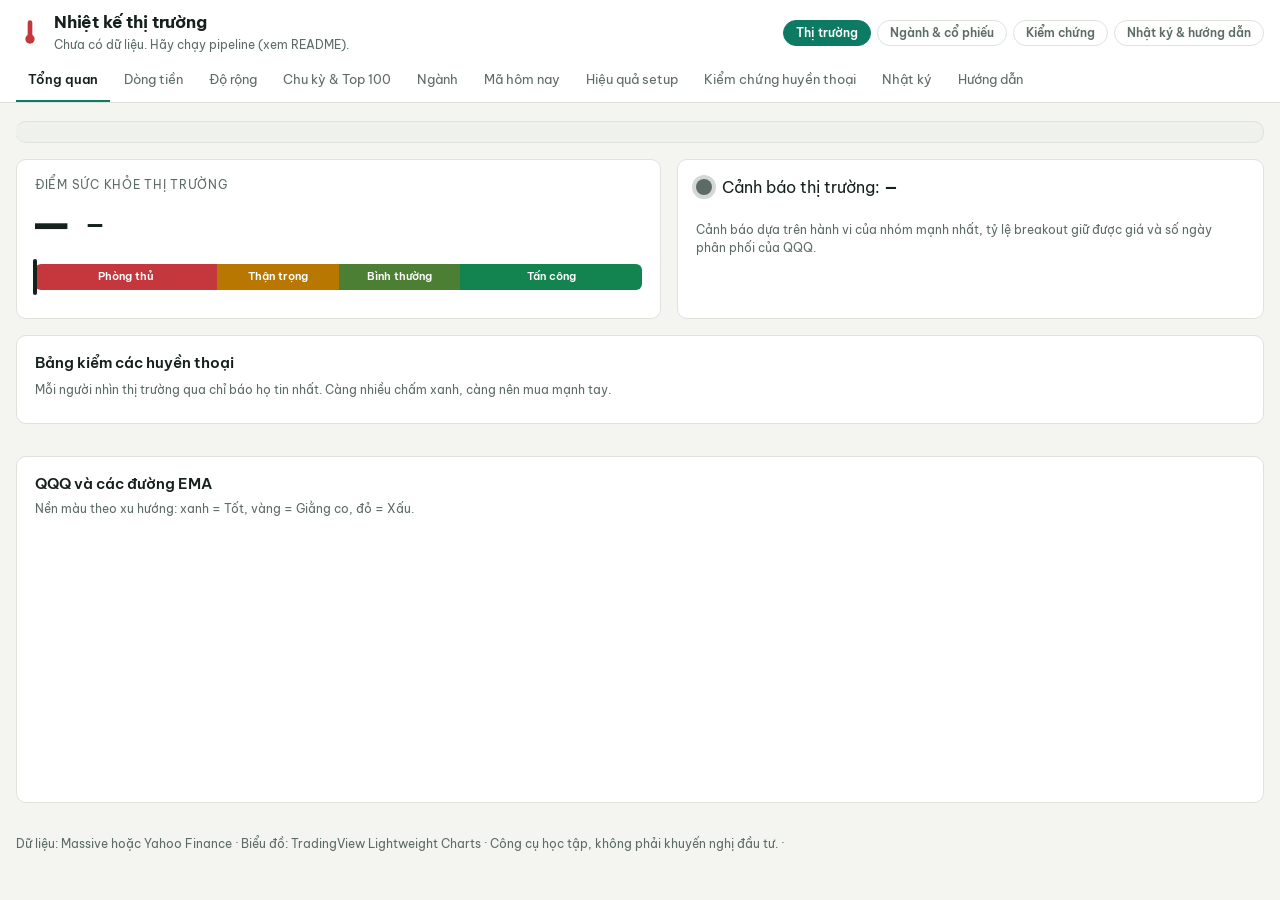
==== docs/index.html @ 230e7c97 "Add files via upload" ====
<!doctype html>
<html lang="vi">
<head>
<meta charset="utf-8">
<meta name="viewport" content="width=device-width, initial-scale=1, viewport-fit=cover">
<title>Nhiệt kế thị trường</title>
<meta name="description" content="Theo dõi sức khỏe thị trường Mỹ theo phương pháp Martin Luk, Qullamaggie, Minervini, O'Neil, Stockbee">
<meta name="theme-color" content="#0f1a17">
<link rel="manifest" href="manifest.webmanifest">
<link rel="icon" href="icon.svg" type="image/svg+xml">
<link rel="preconnect" href="https://fonts.googleapis.com">
<link rel="stylesheet" href="https://fonts.googleapis.com/css2?family=Be+Vietnam+Pro:wght@400;500;600;700&family=JetBrains+Mono:wght@400;600&display=swap">
<link rel="stylesheet" href="style.css">
</head>
<body>
<header class="top">
  <div class="wrap top-in">
    <div class="brand">
      <svg viewBox="0 0 24 24" class="logo" aria-hidden="true"><rect x="10" y="2" width="4" height="14" rx="2"/><circle cx="12" cy="18" r="4"/></svg>
      <div>
        <h1>Nhiệt kế thị trường</h1>
        <p class="sub" id="asof">Đang tải dữ liệu…</p>
      </div>
    </div>
    <nav class="groups" aria-label="Nhóm trang">
      <button type="button" data-g="mkt" aria-pressed="true">Thị trường</button>
      <button type="button" data-g="stk" aria-pressed="false">Ngành &amp; cổ phiếu</button>
      <button type="button" data-g="test" aria-pressed="false">Kiểm chứng</button>
      <button type="button" data-g="me" aria-pressed="false">Nhật ký &amp; hướng dẫn</button>
    </nav>
    <nav class="tabs" role="tablist" aria-label="Các trang">
      <button role="tab" data-g="mkt" data-tab="overview" aria-selected="true">Tổng quan</button>
      <button role="tab" data-g="mkt" data-tab="flow">Dòng tiền</button>
      <button role="tab" data-g="mkt" data-tab="breadth">Độ rộng</button>
      <button role="tab" data-g="mkt" data-tab="cycle">Chu kỳ &amp; Top 100</button>
      <button role="tab" data-g="stk" data-tab="leaders">Ngành</button>
      <button role="tab" data-g="stk" data-tab="setups">Mã hôm nay</button>
      <button role="tab" data-g="test" data-tab="lab">Hiệu quả setup</button>
      <button role="tab" data-g="test" data-tab="backtest">Kiểm chứng huyền thoại</button>
      <button role="tab" data-g="me" data-tab="journal">Nhật ký</button>
      <button role="tab" data-g="me" data-tab="guide">Hướng dẫn</button>
    </nav>
  </div>
</header>

<main class="wrap">
  <div id="demo-banner" class="banner" hidden>Đang hiển thị <b>dữ liệu giả lập</b> để xem thử giao diện. Sau lần chạy tự động đầu tiên trên GitHub, trang sẽ dùng dữ liệu thật.</div>
  <div id="stale-banner" class="banner warn" hidden></div>

  <!-- TỔNG QUAN -->
  <section id="tab-overview" class="tab" role="tabpanel">
    <button type="button" class="banner fl-banner" id="flow-banner" hidden></button>
    <article class="card verdict" id="verdict" hidden>
      <div class="card-top"><h3>Kết luận hôm nay</h3><span class="gd-badge" id="vd-badge"></span></div>
      <p class="vd-main" id="vd-main"></p>
      <div class="vd-grid">
        <div><h4 class="sub-h">Thị trường</h4><ul class="small-list" id="vd-mkt"></ul></div>
        <div><h4 class="sub-h">Tiền đang vào đâu</h4><ul class="small-list" id="vd-grp"></ul></div>
        <div><h4 class="sub-h">Mã hôm nay</h4><ul class="small-list" id="vd-pick"></ul></div>
      </div>
      <p class="note">Tổng hợp tự động từ các tab Dòng tiền, Ngành và Hiệu quả setup. Mức vốn gợi ý là khung tham khảo theo cách các huyền thoại tăng giảm tỷ trọng theo thị trường, không phải khuyến nghị đầu tư.</p>
    </article>
    <article class="card" id="mk-card" hidden>
      <h3>Tín hiệu thị trường đã kiểm chứng (đáy · uptrend · tránh xa)</h3>
      <p class="note">Mỗi tín hiệu được định nghĩa trước rồi đo lại trên toàn bộ lịch sử từ 2020 (cập nhật mỗi ngày): sau khi tín hiệu xuất hiện, QQQ 3 và 6 tháng sau ra sao, bao nhiêu % lần tăng, bao nhiêu % lần giảm sâu hơn 10%. So với mua bất kỳ ngày nào ở dòng đầu. Không tín hiệu nào đúng tuyệt đối; giá trị lớn nhất là biết lúc nào rủi ro cao gấp đôi bình thường.</p>
      <div class="tbl"><table id="tb-mk"></table></div>
      <p class="note" id="mk-src"></p>
    </article>
    <article class="card" id="smi-card" hidden>
      <h3>Điểm mua trung hạn: SMI tuần quá bán cắt lên (QQQ)</h3>
      <p class="note">SMI tuần (5-3-3) xuống dưới −40 rồi cắt lên đường tín hiệu thường trùng đáy của các nhịp điều chỉnh. Kiểm chứng trên QQQ từ 1999: tín hiệu đáng tin khi giá còn cách đỉnh 52 tuần dưới 20% và là tín hiệu thứ 1–2 trong năm (mũi tên xanh). Cách đỉnh 20–30% gần như luôn thua (đỏ). Cách đỉnh trên 30% hoặc lần thứ 3 trở lên: chờ ngày xác nhận tăng (xám). Mua thì đặt stop dưới đáy của tuần tín hiệu.</p>
      <p class="note" id="smi-now"></p>
      <div class="chart" id="ch-smi"></div>
      <div class="chart" id="ch-smi2" style="height:170px"></div>
      <div class="tbl"><table id="tb-smi"></table></div>
      <h4 class="sub-h">Các tín hiệu gần nhất</h4>
      <div class="tbl"><table id="tb-smi-sig"></table></div>
      <p class="note" id="smi-src"></p>
    </article>
    <div class="hero">
      <div class="gauge-card" id="gauge-card">
        <div class="gauge-lbl">Điểm sức khỏe thị trường</div>
        <div class="gauge-row">
          <div class="gauge-num" id="score">—</div>
          <div>
            <div class="stance" id="stance">—</div>
            <div class="muted small" id="score-delta"></div>
          </div>
        </div>
        <div class="scale"><span style="--w:30%">Phòng thủ</span><span style="--w:20%">Thận trọng</span><span style="--w:20%">Bình thường</span><span style="--w:30%">Tấn công</span><i id="scale-dot"></i></div>
        <p class="advice" id="advice"></p>
      </div>
      <div class="alert-card" id="alert-card">
        <div class="alert-head"><span class="light" id="alert-light"></span><span>Cảnh báo thị trường: <b id="alert-level">—</b></span></div>
        <ul id="alert-reasons"></ul>
        <p class="muted small">Cảnh báo dựa trên hành vi của nhóm mạnh nhất, tỷ lệ breakout giữ được giá và số ngày phân phối của QQQ.</p>
      </div>
    </div>

    <article class="card">
        <div class="card-top"><h3>Bảng kiểm các huyền thoại</h3><span class="ck-sum" id="ck-sum"></span></div>
        <p class="note">Mỗi người nhìn thị trường qua chỉ báo họ tin nhất. Càng nhiều chấm xanh, càng nên mua mạnh tay.</p>
        <ul class="ck" id="ck"></ul>
      </article>


    <div class="tiles" id="ov-tiles"></div>

    <div>
      <article class="card"><h3>QQQ và các đường EMA</h3><p class="note">Nền màu theo xu hướng: xanh = Tốt, vàng = Giằng co, đỏ = Xấu.</p><div class="range" data-chart="qqq"></div><div class="chart" id="ch-qqq"></div></article>
    </div>
  </section>


  <!-- ĐỘ RỘNG -->
  <section id="tab-breadth" class="tab" role="tabpanel" hidden>
    <div class="tiles" id="br-tiles"></div>
    <div class="grid2">
      <article class="card"><h3>Stockbee: mã tăng/giảm ≥ 4% kèm khối lượng</h3><p class="note">Xanh: số mã tăng ≥ 4%. Đỏ: số mã giảm ≥ 4%. Đường: tỷ lệ 10 ngày (trên 1 là bên mua mạnh hơn).</p><p class="note" id="sbn-note"></p><div class="range" data-chart="sb"></div><div class="chart" id="ch-sb"></div></article>
      <article class="card"><h3>% cổ phiếu trên các đường trung bình</h3><p class="note">SMA 40 dưới 20% thường là vùng quá bán gần đáy; trên 70% là hưng phấn.</p><div class="range" data-chart="pct"></div><div class="chart" id="ch-pct"></div></article>
      <article class="card"><h3>Đỉnh mới và đáy mới 52 tuần</h3><p class="note">Xanh: số mã lập đỉnh 52 tuần. Đỏ: số mã lập đáy 52 tuần.</p><div class="range" data-chart="nhnl"></div><div class="chart" id="ch-nhnl"></div></article>
      <article class="card full" id="lb-card" hidden><h3>Độ rộng dài hạn (từ 2020): các chỉ báo kiểu Stockbee</h3>
        <p class="note">Chọn một chỉ báo để xem cùng QQQ (đường đen, trục trái). Kiểm chứng thật 2020–2026: các chỉ báo kiểu này không dự báo được thị trường ở mức bình thường, chỉ có giá trị ở VÙNG CỰC. Bảng bên dưới tự đo lại mỗi ngày: sau mỗi lần chạm ngưỡng, QQQ 1 và 3 tháng sau ra sao so với mua bất kỳ lúc nào. Đã bỏ các chỉ báo không có giá trị (13%/34 phiên, 25%/tháng); đường A/D và đỉnh mới − đáy mới được đổi từ cộng dồn sang % số mã.</p>
        <div class="tools"><select id="lb-sel" aria-label="Chọn chỉ báo"></select><div class="range" id="lb-range"></div></div>
        <p class="note" id="lb-guide"></p>
        <div class="chart tall-ch" id="ch-lbr"></div>
        <div class="tbl"><table id="tb-lbv"></table></div>
        <p class="note" id="lb-src"></p></article>
      <article class="card full"><h3>Chỉ báo nào thật sự có giá trị dự báo?</h3>
        <p class="note">Tự kiểm tra mỗi ngày trên dữ liệu thật: tương quan thứ hạng giữa mức của từng chỉ báo hôm nay và (1) QQQ 1 tháng sau, (2) mức giảm sâu nhất của QQQ trong 1 tháng sau (dương = ít bị giảm sâu), (3) % breakout giữ được giá của các breakout xảy ra SAU hôm nay (không chồng dữ liệu với hôm nay). Dương = chỉ báo cao thì kết quả sau đó tốt; âm = chỉ báo cao thì kết quả sau đó kém (nhiệt kế độ nóng). Trị tuyệt đối dưới 0,2 coi như không có giá trị dự báo.</p>
        <p class="note" id="ic-sum"></p>
        <div class="tbl"><table id="tb-ic"></table></div>
        <p class="note">Phần lớn chỉ báo độ rộng chỉ MÔ TẢ thị trường hiện tại; chúng không báo trước breakout sắp tới thành công hay không. Các ngày liền nhau có kết quả chồng lên nhau nên mẫu thực tế nhỏ hơn số phiên. Bỏ giai đoạn đầu chưa đủ 200 phiên dữ liệu.</p></article>
    </div>
  </section>

  <!-- NGÀNH & DẪN ĐẦU -->
  <section id="tab-leaders" class="tab" role="tabpanel" hidden>
    <div class="intro">
      <h2>Ngành nào đang thật sự dẫn dắt?</h2>
      <p>Ngành dẫn thật phải mạnh ở nhiều mặt cùng lúc, giữ vị trí nhiều tuần và có nhiều mã cùng tăng, không chỉ nhờ 1–2 mã. Điểm ngành dẫn gộp 7 bằng chứng, mỗi bằng chứng được xếp hạng giữa các ngành trong cùng ngày (100 = tốt nhất). App tự kiểm chứng xem ngành điểm cao trước đây có thật sự tăng hơn SPY 1 và 3 tháng sau không.</p>
    </div>
    <article class="card notes"><h3>Nhận xét</h3>    <article class="card">
      <h3>Tiền đang luân chuyển vào ngành nào?</h3>
      <p class="note">Dẫn dắt: top 20% và giữ hạng. Mới nổi: tăng hạng mạnh trong 1 tháng và đã vào nửa trên. Suy yếu: rơi hạng mạnh từ nhóm đầu. Cột "Mã RS ≥ 80" cho biết tiền có lan từ vài mã sang nhiều mã trong ngành không.</p>
      <div class="tbl"><table id="tb-fl-sec"></table></div>
    </article>
<ul id="gr-notes"></ul></article>
    <article class="card">
      <h3>Điểm ngành dẫn</h3>
      <p class="note">7 chấm theo thứ tự: sức mạnh giá, đường RS so với SPY, độ rộng trong ngành, độ bền, tích lũy khối lượng, nền giá, tăng trưởng EPS/doanh thu. Xanh đậm: nhóm đầu; xám: nhóm cuối. Rê chuột để xem chi tiết, bấm vào ngành để vẽ đường RS. <b>Lưu ý theo kiểm chứng thật:</b> điểm này mô tả ngành nào ĐANG mạnh, nhưng chưa dự báo được ngành nào sẽ tăng hơn SPY tháng sau (xem bảng kiểm chứng bên dưới). Dùng để chọn ngành có cổ phiếu dẫn dắt, không phải để đoán ngành sắp lên.</p>
      <div class="tools"><select id="gr-lab" aria-label="Lọc nhãn"><option value="">Mọi ngành</option><option>Dẫn dắt</option><option>Mới nổi</option><option>Suy yếu</option><option>Tụt hậu</option></select><input type="search" id="gr-q" placeholder="Tìm ngành…" aria-label="Tìm ngành"><label class="chk" title="Ngành chỉ có 1–4 mã thì các tỷ lệ như 50%, 100% rất dễ sai lệch"><input type="checkbox" id="gr-min" checked> Chỉ ngành ≥ 5 mã</label><span class="muted small" id="gr-count"></span></div>
      <div class="tbl tall"><table id="tb-gr"></table></div>
    </article>
    <article class="card">
      <h3>Đường RS của ngành so với SPY</h3>
      <p class="note">Mỗi đường = chỉ số ngành (bình quân các mã) chia cho SPY, đặt bằng 100 ở đầu biểu đồ. Đường đi lên là ngành mạnh hơn thị trường; đường RS lập đỉnh trước khi giá lập đỉnh là dấu hiệu dẫn dắt sớm. Bấm tên ngành để ẩn/hiện.</p>
      <div class="btchips" id="gr-chips"></div>
      <div class="seg" role="group" aria-label="Biểu đồ"><button type="button" id="gr-v-rsl" aria-pressed="true">Đường RS</button><button type="button" id="gr-v-sc" aria-pressed="false">Điểm theo thời gian</button></div>
      <div class="chart tall-ch" id="ch-gr"></div>
    </article>
    <article class="card">
      <h3>Kiểm chứng: điểm cao có dự báo ngành tăng hơn SPY không?</h3>
      <p class="note" id="gr-val-note"></p>
      <div class="grid2"><div class="tbl"><table id="tb-gr-val"></table></div><div class="tbl"><table id="tb-gr-val2"></table></div></div>
    </article>
    <article class="card">
      <h3>Xếp hạng ngành</h3>
      <p class="note">Xếp theo trung vị sức mạnh giá của các mã trong ngành (ngành có từ 3 mã). Hạng 1 là mạnh nhất. Các cột lợi nhuận là trung vị các mã (không bị 1 mã tăng quá mạnh kéo lệch); "% mã tăng" là tỷ lệ mã có lãi trong 1 tháng — cao là sức mạnh lan rộng.</p>
      <p class="note" id="ind-anchor"></p>
      <div class="tools"><input type="search" id="q-ind" placeholder="Tìm ngành…" aria-label="Tìm ngành"><span class="muted small" id="ind-count"></span></div>
      <div class="tbl tall"><table id="tb-ind"></table></div>
    </article>
    <article class="card">
      <h3>Sức mạnh từng chủ đề</h3>
      <p class="note">Nhóm chủ đề lớn, xếp theo số mã nằm trong top 100.</p>
      <div class="tbl"><table id="tb-themes"></table></div>
    </article>
  </section>

  <!-- SETUP -->
  <section id="tab-setups" class="tab" role="tabpanel" hidden>
    <div class="seg mv-seg" role="group" aria-label="Cách xem">
      <button type="button" data-mv="buy" aria-pressed="true">Setup mua (A+)</button>
      <button type="button" data-mv="edge" aria-pressed="false">Theo lợi thế setup</button>
      <button type="button" data-mv="pat" aria-pressed="false">Theo mẫu hình</button>
      <button type="button" data-mv="scr" aria-pressed="false">Lọc &amp; tìm mã</button>
    </div>
    <article class="card calc">
      <h3>Thông số tài khoản</h3>
      <div class="calc-row">
        <label>Vốn (USD)<input type="number" id="in-cap" min="100" step="100"></label>
        <label>Rủi ro mỗi lệnh (%)<input type="number" id="in-risk" min="0.05" max="5" step="0.05"></label>
        <label>Stop tối đa (%)<input type="number" id="in-maxstop" min="0.5" max="20" step="0.5"></label>
        <label>Vị thế tối đa (% vốn)<input type="number" id="in-maxpos" min="5" max="100" step="5"></label>
      </div>
      <p class="note" id="calc-note"></p>
    </article>
    <div id="setup-warning" class="banner warn" hidden></div>
    <div class="mv" data-mv="buy">
    <article class="card">
      <h3>Setup mua hôm nay</h3>
      <p class="note">Giá mua = đỉnh phiên vừa rồi, stop = đáy phiên. Đây là kế hoạch cho phiên tới: chỉ mua nếu giá vượt giá mua. Hàng mờ là stop rộng hơn mức tối đa. Nhãn gạch ngang là setup mà kiểm chứng thật cho kết quả lỗ. Khi thị trường xấu, theo quy tắc phòng thủ của các huyền thoại, danh sách được ẩn: không mở lệnh mới.</p>
      <div class="banner" id="aplus-box"><b>Danh sách A+ (tối đa 5 mã/ngày).</b> Mã phải đạt TẤT CẢ: (1) QQQ không ở xu hướng Xấu; (2) có setup chưa bị kiểm chứng là lỗ (nền chặt, VCP, EMA hội tụ, lấy lại AVWAP); (3) RS ≥ 90; (4) Trend Template và giai đoạn 2; (5) cách đỉnh 52 tuần ≤ 15%; (6) stop ≤ mức tối đa của bạn; (7) không có báo cáo tài chính trong 7 ngày tới; (8) giá mua cách giá đóng cửa ≤ 3%; (9) EPS hoặc doanh thu tăng ≥ 20% (nếu có số liệu). Xếp theo RS. <b>Khi mua:</b> chỉ vào lệnh nếu phiên vượt giá mua có khối lượng ≥ 1,4× trung bình 50 phiên và đóng cửa ở nửa trên biên độ; không đạt thì bỏ.<br><span class="muted small" id="aplus-why"></span></div>
      <div class="tools"><select id="sel-setup" aria-label="Lọc theo setup"><option value="">Tất cả setup</option></select>
        <label class="chk"><input type="checkbox" id="only-aplus" checked> Chỉ danh sách A+</label>
        <label class="chk"><input type="checkbox" id="only-ok" checked> Chỉ stop trong mức cho phép</label>
        <label class="chk"><input type="checkbox" id="only-lead"> Chỉ mã top 100</label>
        <label class="chk" title="Bỏ các mã chỉ có setup mà kiểm chứng thật cho kết quả lỗ: Inside day, Lấy lại EMA 9, EMA crossback (pullback EMA 21), EP"><input type="checkbox" id="only-proven" checked> Bỏ setup kiểm chứng là lỗ</label>
        <label class="chk" id="bad-wrap" hidden><input type="checkbox" id="show-bad"> Vẫn hiện khi thị trường xấu (chỉ để theo dõi)</label><span class="muted small" id="setup-count"></span>
        <button type="button" class="btn sm ghost" id="wl-setups" title="Tải file .txt rồi nhập vào TradingView: Watchlist → Import list">Xuất watchlist TradingView</button></div>
      <div class="tbl"><table id="tb-setups"></table></div>
    </article>
    <article class="card">
      <h3>Mã top 100 đang quá xa EMA 9</h3>
      <p class="note">Cách EMA 9 trên 15%. Nếu đang giữ, Martin bán bớt 10–15% vào sức mạnh; không mua đuổi.</p>
      <div class="chips" id="extended"></div>
    </article>
    </div>
    <div class="mv" data-mv="edge" hidden>
    <article class="card">
      <div class="card-top"><h3>Tín hiệu hôm nay: 3 câu hỏi trước khi mua</h3><label class="chk"><input type="checkbox" id="lb-ok"> Chỉ stop trong mức tối đa của bạn</label></div>
      <p class="note">1. Setup này có lợi thế trong giai đoạn dòng tiền hiện tại không (kỳ vọng R, % thắng, số lệnh)? 2. Có bao nhiêu bằng chứng dòng tiền ở chính mã này? 3. Mua ở đâu, sai khi nào. Bấm vào mã để xem đầy đủ cả 3 câu trả lời.</p>
      <div class="tbl"><table id="tb-lb-plan"></table></div>
    </article>
    </div>
    <div class="mv" data-mv="pat" hidden>
    <article class="card">
      <h3>Mã vừa có tín hiệu mẫu hình hôm nay</h3><p class="note">Kết quả gần đây của từng mẫu hình nằm ở tab Hiệu quả setup.</p>
      <div class="tools"><select id="sel-sig" aria-label="Lọc theo mẫu hình"><option value="">Mọi mẫu hình</option></select><span class="muted small" id="sig-count"></span></div>
      <div class="tbl"><table id="tb-sig"></table></div>
    </article>
    </div>
    <div class="mv" data-mv="scr" hidden>
    <div class="intro">
      <h2>Lọc &amp; tìm mã</h2>
      <p>Gõ mã hoặc ngành, lọc Trend Template, đường RS và điểm RS ở khung kết quả bên dưới; kết hợp với các thẻ huyền thoại. Mỗi thẻ là bộ tiêu chí của một huyền thoại. Tích vào thẻ để dùng huyền thoại đó, mở "Điều kiện" để bật/tắt từng điều kiện và chỉnh ngưỡng. Mã đạt tiêu chí của huyền thoại nào sẽ có ký hiệu của huyền thoại đó, ở đây và ở mọi bảng khác. Bấm vào mã để xem điểm mua, stop và cách bán theo từng người.</p>
    </div>
    <div class="tools"><span class="muted small">Chọn nhanh:</span><button type="button" class="btn sm ghost" id="lg-all">Tất cả</button><button type="button" class="btn sm ghost" id="lg-none">Bỏ chọn hết</button>
      <span class="muted small">Kết hợp:</span><div class="seg" role="group" aria-label="Cách kết hợp"><button type="button" id="mode-any" aria-pressed="true">Đạt ít nhất 1 huyền thoại</button><button type="button" id="mode-all" aria-pressed="false">Đạt tất cả huyền thoại đã chọn</button></div>
      <button type="button" class="btn sm ghost" id="crit-reset">Về mặc định</button></div>
    <div class="strats" id="strats"></div>
    <article class="card">
      <div class="tools">
        <input type="search" id="q" placeholder="Gõ mã hoặc ngành…" aria-label="Tìm mã">
        <select id="sel-theme" aria-label="Lọc theo ngành"><option value="">Mọi ngành</option></select>
        <label class="chk"><input type="checkbox" id="f-tt"> Đạt Trend Template</label>
        <select id="f-rsnh" aria-label="Lọc theo đường RS"><option value="">Đường RS: mọi mã</option><option value="now">Đường RS lập đỉnh 52 tuần hôm nay</option><option value="5">Đường RS lập đỉnh trong 5 phiên</option><option value="lead">RS dẫn trước giá (RS lập đỉnh, giá chưa)</option></select>
        <select id="f-rsmin" aria-label="RS tối thiểu"><option value="0">Mọi RS</option><option value="70">RS ≥ 70</option><option value="80">RS ≥ 80</option><option value="90">RS ≥ 90</option></select>
        <label class="chk" title="Bỏ qua các thẻ huyền thoại, chỉ dùng ô tìm và các bộ lọc trên dòng này cho toàn bộ cổ phiếu"><input type="checkbox" id="scr-all"> Tìm trong mọi mã (bỏ qua bộ lọc huyền thoại)</label>
      </div>
      <p class="note">Đường RS = giá cổ phiếu chia cho QQQ. <b>Đường RS lập đỉnh 52 tuần</b> nghĩa là cổ phiếu đang mạnh hơn thị trường nhiều nhất trong một năm. <b>RS dẫn trước giá</b> (đường RS lập đỉnh trong 5 phiên khi giá còn thấp hơn đỉnh 1 năm trên 3%) là tín hiệu Minervini và IBD ưa thích: cổ phiếu giữ sức mạnh khi thị trường điều chỉnh, thường bứt lên đầu tiên khi thị trường hồi phục.</p>
      <div class="tools"><label class="chk"><input type="checkbox" id="crit-near"> Hiện cả mã chỉ thiếu 1 điều kiện</label>
        <span class="muted small" id="scr-count"></span>
        <button type="button" class="btn sm ghost" id="wl-scr" title="Tải file .txt rồi nhập vào TradingView: Watchlist → Import list">Xuất watchlist TradingView</button></div>
      <div class="tbl"><table id="tb-scr"></table></div>
      <div class="lg-key" id="lg-key"></div>
      <p class="note" id="scr-note"></p>
    </article>
    </div>
  </section>


  <!-- DÒNG TIỀN -->
  <section id="tab-flow" class="tab" role="tabpanel" hidden>
    <div class="intro">
      <h2>Thị trường hồi phục hay dòng tiền thật sự quay lại?</h2>
      <p>Chỉ số có thể tăng trong khi phần lớn cổ phiếu vẫn yếu. Trang này tách 4 nhóm bằng chứng độc lập: độ rộng, tích lũy (giá + khối lượng), cổ phiếu dẫn dắt và breakout có giữ được không. Mỗi điểm 0–100 gồm một nửa theo mức tuyệt đối, một nửa so với 1 năm qua. Từ đó xếp thị trường vào một giai đoạn dòng tiền. Giai đoạn là mô tả, không phải quy luật chắc chắn.</p>
    </div>
    <article class="card"><div class="fl-top" id="fl-stage"></div><div id="fl-warn" class="fl-warn"></div></article>
    <article class="card" id="gate-card" hidden>
      <h3>Bộ lọc thị trường khi mua cổ phiếu riêng lẻ</h3>
      <p class="note">Cùng điểm mua, cùng quy tắc bán của các phương pháp huyền thoại, chỉ khác điều kiện được phép mở lệnh mới. Pha top 100 tính không làm mượt (không dùng dữ liệu tương lai). Đã thử và bỏ: lọc bằng SMI tuần (QQQ từ 1999: ngày SMI trên hay dưới đường tín hiệu cho kết quả như nhau, đổi chiều ~26 lần/năm).</p>
      <p class="note" id="gate-verdict"></p>
      <div class="tbl"><table id="tb-gate-bt"></table></div>
      <h4 class="sub-h">QQQ sau đó, theo màu đèn và pha top 100</h4>
      <div class="tbl"><table id="tb-gate-al"></table></div>
      <p class="note" id="gate-src"></p>
    </article>
    <article class="card">
      <h3>Bằng chứng hôm nay</h3>
      <p class="note" id="fl-miss"></p>
      <div class="fl-ev" id="fl-ev"></div>
    </article>
    <article class="card">
      <h3>Radar dòng tiền từng cổ phiếu</h3>
      <p class="note">9 bằng chứng: mạnh hơn thị trường nhiều tuần, đường RS dẫn trước giá, ngành cải thiện, gần pivot với biến động co hẹp, khối lượng tích lũy, vượt pivot có khối lượng, giữ được pivot, nhiều mã cùng ngành có setup, giữ giá khi thị trường giảm. Rê chuột lên chấm để xem chi tiết. "Gap sự kiện": bật mạnh sau tin, cần thêm phiên xác nhận.</p>
      <div class="tools"><select id="fl-min" aria-label="Số bằng chứng tối thiểu"><option value="0">Mọi mã</option><option value="4">Từ 4 bằng chứng</option><option value="5" selected>Từ 5 bằng chứng</option><option value="6">Từ 6 bằng chứng</option><option value="7">Từ 7 bằng chứng</option></select>
        <input type="search" id="fl-q" placeholder="Lọc mã hoặc ngành…" aria-label="Lọc"><span class="muted small" id="fl-count"></span></div>
      <div class="tbl"><table id="tb-fl-radar"></table></div>
    </article>
  </section>

  <!-- HIỆU QUẢ SETUP -->
  <section id="tab-lab" class="tab" role="tabpanel" hidden>
    <div class="intro">
      <h2>Setup nào thật sự có lợi thế, trong điều kiện nào?</h2>
      <p>Mỗi mẫu hình được định nghĩa bằng quy tắc định lượng cố định (đặt trước, không chỉnh theo kết quả). Với mỗi tín hiệu trong quá khứ, app mô phỏng lệnh thật: chờ giá vượt pivot mới mua, stop ở mức vô hiệu hóa, chốt 1/3 khi lãi +20% (rồi dời stop về hòa vốn), 1/3 khi lãi +40%, phần còn lại bán khi đóng cửa dưới MA 50 (tối đa 120 phiên). Đây là cách bán cho kết quả tốt nhất trong bảng "Chốt lãi thế nào"; lệnh chưa kết thúc được tính theo giá hiện tại. Chỉ setup có kỳ vọng dương cả toàn kỳ lẫn ngoài mẫu (hoặc dương trong đúng giai đoạn dòng tiền hiện tại) mới được đưa vào kế hoạch hôm nay. Kết quả tính theo R sau trượt giá, chia theo điều kiện tại lúc vào lệnh, và tách trong mẫu / ngoài mẫu theo thời gian.</p>
    </div>
    <article class="card notes"><h3>Nhận xét</h3>    <article class="card" id="lt-set-card" hidden>
      <h3>Kiểm chứng dài hạn theo từng năm: setup nào dương qua nhiều kiểu thị trường?</h3>
      <p class="note" id="lt-set-note"></p>
      <div class="tbl"><table id="tb-lt-set"></table></div>
    </article>
<ul id="lb-notes"></ul></article>
    <article class="card">
      <div class="card-top"><h3>Bảng hiệu quả setup</h3>
        <div class="tools" style="margin:0"><select id="lb-dim" aria-label="Chia theo"></select>
          <select id="lb-m" aria-label="Chỉ số"><option value="exp">Kỳ vọng (R)</option><option value="win">% thắng (khoảng tin cậy 95%)</option><option value="p2r">% đạt +2R trước stop</option><option value="fail3">% thất bại 3 phiên đầu</option></select></div></div>
      <p class="note">Số nhỏ là số lệnh; ô mờ là dưới 30 lệnh, chưa đủ tin cậy. ★ là giai đoạn dòng tiền hiện tại. Cột "Ngoài mẫu" là phần dữ liệu sau cùng: nếu setup có lãi trong mẫu mà ngoài mẫu mất lợi thế thì đừng tin con số trong mẫu. Bấm vào setup để xem chi tiết.</p>
      <div class="tbl"><table id="tb-lb" class="cd-tbl"></table></div>
    </article>
    <article class="card" id="lb-detail">
      <div class="card-top"><h3 id="lb-det-title">Chi tiết</h3><select id="lb-set" aria-label="Chọn setup"></select></div>
      <p class="note" id="lb-rule"></p>
      <div class="tbl"><table id="tb-lb-det"></table></div>
      <p class="note">Đường cộng dồn R theo ngày đóng lệnh (1R mỗi lệnh). Dốc lên đều là ổn định.</p><div class="chart" id="ch-lb"></div>
      <h4 class="sub-h">Theo từng điều kiện lúc vào lệnh</h4>
      <div id="lb-dims"></div>
    </article>
    <article class="card">
      <h3>Chốt lãi thế nào: chốt từng phần hay giữ tới khi thủng MA 20 / MA 50?</h3>
      <p class="note">So sánh 10 cách bán trên CÙNG một tập điểm mua thật (RS ≥ 80, bứt phá đỉnh 20 phiên có khối lượng, mua giá đóng cửa, stop dưới đáy 10 phiên). Mỗi lệnh theo dõi đủ 150 phiên, trượt giá 0,1%. Kết quả tính theo R (1R = số tiền rủi ro).</p>
      <ul class="small-list" id="ex-notes"></ul>
      <div class="tbl"><table id="tb-ex"></table></div>
      <p class="note">"Giữ lại khi có siêu cổ": với các lệnh từng lãi từ 3R trở lên, cách bán đó giữ lại được bao nhiêu % mức lãi cao nhất. "Top 10% tạo ra": phần trăm tổng lãi đến từ 10% lệnh tốt nhất.</p>
      <h4 class="sub-h">Kiểm chứng hệ thống đề xuất (lọc điểm mua + cách bán kết hợp)</h4>
      <p class="note" id="sys-desc"></p>
      <div class="tbl"><table id="tb-sys"></table></div>
      <p class="note">"Tài khoản" = tăng trưởng nếu mỗi lệnh rủi ro 0,5% tài khoản (lãi kép, không giới hạn số lệnh cùng lúc, nên chỉ để so sánh các bộ lọc). "Ngoài mẫu" = kết quả trên 40% thời gian sau cùng; bộ lọc tốt phải vẫn dương ở đây. Ô ít hơn 30 lệnh chưa đủ tin cậy.</p>
      <h4 class="sub-h">Xu hướng sau điểm mua dài hay ngắn?</h4>
      <div class="grid2">
        <div class="tbl"><table id="tb-ex-dur"></table></div>
        <div class="tbl"><table id="tb-ex-gain"></table></div>
      </div>
    </article>
    <article class="card">
      <h3>Cách kiểm chứng và giới hạn</h3>
      <ul class="small-list">
        <li>Quy tắc của từng setup cố định từ đầu; ngưỡng là lựa chọn ban đầu theo sách của Minervini, O'Neil, Qullamaggie, không tối ưu theo kết quả. Rê chuột lên ô để xem khoảng tin cậy.</li>
        <li>Chỉ dùng dữ liệu có tại lúc ra quyết định. Lệnh chờ chỉ khớp khi giá chạm pivot; mở cửa vượt pivot thì khớp ở giá mở cửa. Cùng một phiên vừa khớp vừa chạm stop: tính là thua. Trượt giá 0,1% mỗi lần khớp, gap qua stop khớp ở giá mở cửa.</li>
        <li>Chưa loại được survivorship bias: danh sách chỉ gồm mã còn niêm yết hôm nay, nên kết quả có phần lạc quan. Số liệu cơ bản không có lịch sử nên không dùng.</li>
        <li>Các lệnh cùng ngày, cùng ngành thường không độc lập; xem cả "số phiên khác nhau". 15 thắng / 20 lệnh chưa đủ để nói tỷ lệ thắng 75%.</li>
        <li>Mỗi ngày tín hiệu và kết quả được cộng dồn; đây là dữ liệu kiểm chứng tiếp diễn (forward) cho các tháng tới.</li>
      </ul>
    </article>
    <article class="card notes"><h3>Nhận xét về mẫu hình</h3><ul id="pt-notes"></ul></article>
    <article class="card">
      <h3>Mẫu hình nào đang được thị trường thưởng?</h3>
      <p class="note">Mọi mã (RS ≥ 70, đủ thanh khoản) vừa xuất hiện một mẫu hình mua, đo kết quả sau 1, 3, 5 phiên và 1 tháng tính từ giá đóng cửa ngày tín hiệu, trong 20 phiên gần nhất; stop là đáy ngày tín hiệu. Mỗi ô: % tín hiệu có lãi và lãi trung bình. "Thường" là % có lãi sau 5 phiên tính trên 120 phiên, để so hiện tại tốt hơn hay kém hơn bình thường.</p>
      <div class="tbl"><table id="tb-pat"></table></div>
    </article>
    <article class="card">
      <div class="card-top"><h3>Breakout hay mua điều chỉnh?</h3><select id="sel-pat" aria-label="Thêm một mẫu hình vào biểu đồ"><option value="">Thêm một mẫu hình…</option></select></div>
      <p class="note">% tín hiệu có lãi sau 5 phiên (cửa sổ 20 phiên). Đường trên 50% là kiểu mua đó đang hiệu quả.</p>
      <div class="range" data-chart="pat"></div><div class="chart" id="ch-pat"></div>
    </article>
  </section>

  <!-- CHU KỲ -->
  <section id="tab-cycle" class="tab" role="tabpanel" hidden>
    <div class="intro">
      <h2>Thị trường và nhóm top 100 đang ở pha nào?</h2>
      <p>Mỗi ngày được xếp vào một trong bốn pha: <b class="ph-t">Tăng</b> (giá sát đỉnh 20 phiên, EMA 21 dốc lên), <b class="ph-d">Điều chỉnh</b> (lùi từ đỉnh nhưng xu hướng trung hạn còn tăng), <b class="ph-g">Giằng co</b> (không rõ xu hướng) và <b class="ph-x">Giảm</b> (dưới EMA 50 đang dốc xuống). App thống kê mỗi pha trước đây kéo dài bao lâu, thay đổi bao nhiêu %, rồi chuyển sang pha nào, để biết pha hiện tại còn bao lâu và khả năng tiếp theo. "Nhóm top 100" là <span class="bk-n">100</span> mã có sức mạnh giá cao nhất, xếp hạng lại mỗi ngày.</p>
    </div>
    <article class="card notes"><h3>Nhận xét</h3><ul id="cy-notes"></ul></article>
    <div class="grid2" id="cy-now"></div>
    <article class="card">
      <div class="card-top"><h3>Lịch sử các pha</h3>
        <div class="seg" role="group" aria-label="Chỉ số"><button type="button" id="cy-qqq" aria-pressed="true">QQQ</button><button type="button" id="cy-top" aria-pressed="false">Nhóm top 100</button></div></div>
      <p class="note">Đường giá tô màu theo pha; dải màu ở chân biểu đồ cho thấy từng pha kéo dài bao lâu. "Nhóm top 100" là chỉ số tự tính từ lợi nhuận bình quân hằng ngày của 100 mã mạnh nhất.</p>
      <div class="ph-key"><span><i class="ph-t"></i>Tăng</span><span><i class="ph-d"></i>Điều chỉnh</span><span><i class="ph-g"></i>Giằng co</span><span><i class="ph-x"></i>Giảm</span></div>
      <div class="range" data-chart="cyc"></div><div class="chart tall-ch" id="ch-cyc"></div>
      <div class="tbl"><table id="tb-phase"></table></div>
      <h4 class="sub-h">Kiểm chứng dài hạn: nhóm top 100 sau 1 tháng, theo pha hôm đó</h4>
      <div class="tbl"><table id="tb-cy-long"></table></div>
      <p class="note" id="cy-long-note"></p>
    </article>
    <div class="tiles" id="bk-period"></div>
    <article class="card notes"><h3>Nhận xét về nhóm top 100</h3><ul id="bk-notes"></ul></article>
    <article class="card">
      <h3>Tốc độ tăng của top 100 so với QQQ</h3>
      <p class="note">Đường: chỉ số nhóm top 100 chia cho QQQ (đặt bằng 100 ở đầu biểu đồ). Đi lên là nhóm dẫn đầu tăng nhanh hơn thị trường chung; đi xuống là nhóm dẫn đầu đang chậm lại hoặc bị bán mạnh hơn. Cột: chênh lệch 21 phiên (%).</p>
      <div class="range" data-chart="tspd"></div><div class="chart" id="ch-tspd"></div>
      <h4 class="sub-h">Kiểm chứng dài hạn: nhóm top 100 sau 1 tháng</h4>
      <div class="tbl"><table id="tb-tspd"></table></div>
    </article>
    <article class="card">
      <h3>Độ ra/vào top 100</h3>
      <p class="note">Cột: số mã mới vào top 100 so với 5 phiên trước (cũng là số mã vừa rời). Nhiều là nhóm dẫn đầu thay người nhanh (dòng tiền xoay vòng, xu hướng kém bền); ít là nhóm dẫn đầu ổn định. Đường: trung bình 20 phiên.</p>
      <div class="range" data-chart="turn"></div><div class="chart" id="ch-turn"></div>
      <h4 class="sub-h">Kiểm chứng dài hạn: nhóm top 100 sau 1 tháng</h4>
      <div class="tbl"><table id="tb-turn"></table></div>
    </article>
    <div class="grid2">
      <article class="card"><h3>Mới vào top 100 (5 phiên)</h3><div class="chips" id="new-leaders"></div></article>
      <article class="card"><h3>Vừa rời top 100 (5 phiên)</h3><div class="chips" id="lost-leaders"></div></article>
    </div>

    <article class="card">
      <h3>Chu kỳ của một mã top 100</h3>
      <p class="note">Mỗi lần một mã top 100 vượt đỉnh 20 phiên: giá chạy thêm bao lâu, tăng bao nhiêu (kết thúc khi giảm 2 lần biên độ ngày từ đỉnh hoặc đóng cửa dưới EMA 21), sau đó điều chỉnh bao lâu, sâu bao nhiêu, và có lên được đỉnh mới không. Số trung vị.</p>
      <div id="cy-flow"></div>
    </article>
    <article class="card">
      <h3>Các sóng của QQQ</h3>
      <p class="note" id="cy-swnote"></p>
      <div class="tiles mini" id="cy-swtiles"></div>
      <div class="tbl"><table id="tb-swing"></table></div>
    </article>
    <article class="card">
      <div class="card-top"><h3>Danh sách <span class="bk-n">100</span> mã mạnh nhất hôm nay</h3><button type="button" class="btn sm ghost" id="wl-basket" title="Tải file .txt rồi nhập vào TradingView: Watchlist → Import list">Xuất watchlist TradingView</button></div>
      <div class="tbl"><table id="tb-basket"></table></div>
    </article>
  </section>

  <!-- KIỂM CHỨNG -->
  <section id="tab-backtest" class="tab" role="tabpanel" hidden>
    <div class="intro">
      <h2>Phương pháp nào đang thật sự hiệu quả?</h2>
      <p>Mỗi ngày trong quá khứ, app tìm các mã đạt tiêu chí của từng huyền thoại, vào lệnh và bán đúng theo quy tắc của người đó, rồi cộng kết quả. Kết quả tính theo R: +2R nghĩa là lãi gấp đôi số tiền chấp nhận rủi ro cho lệnh đó.</p>
    </div>
    <article class="card notes"><h3>Nhận xét</h3><ul id="bt-notes"></ul><p class="note" id="bt-range"></p><p class="note"><b>Có áp dụng quy tắc phòng thủ:</b> không mở lệnh mới khi xu hướng QQQ "Xấu"; khi chỉ số mất điều kiện thị trường của từng người 2 phiên liên tiếp (ví dụ Minervini: QQQ dưới SMA 50; Weinstein: dưới đường 30 tuần; Kell: dưới EMA 21) thì bán hết và đứng ngoài. Cột "Nếu KHÔNG phòng thủ" cho thấy kết quả khi bỏ các quy tắc này.</p></article>
    <article class="card" id="lt-leg-card" hidden>
      <h3>Kiểm chứng dài hạn theo từng năm: phương pháp nào dương qua nhiều kiểu thị trường?</h3>
      <p class="note" id="lt-leg-note"></p>
      <div class="tbl"><table id="tb-lt-leg"></table></div>
    </article>
    <article class="card">
      <h3>Bảng tổng hợp</h3>
      <p class="note">Kỳ vọng dương và hệ số lợi nhuận trên 1,5 là phương pháp có lợi thế. Ba cột QQQ Tốt / Giằng co / Xấu: kỳ vọng và số lệnh khi vào lệnh trong từng trạng thái thị trường, để chọn kiểu chơi hợp với thị trường hiện tại.</p>
      <div class="tbl"><table id="tb-bt"></table></div>
    </article>
    <article class="card">
      <h3>Đường cộng dồn R</h3>
      <p class="note">Tổng R tích lũy theo ngày đóng lệnh. Đường dốc lên đều là phương pháp ổn định; dốc xuống gần đây là phương pháp đang mất hiệu quả. Bấm tên để ẩn/hiện.</p>
      <div class="btchips" id="bt-chips"></div>
      <div class="range" data-chart="bt"></div><div class="chart tall-ch" id="ch-bt"></div>
    </article>
    <div class="grid2">
      <article class="card full">
        <div class="card-top"><h3>Các lệnh gần nhất</h3><select id="bt-sel" aria-label="Chọn phương pháp"></select></div>
        <div class="tbl"><table id="tb-bttr"></table></div>
      </article>
    </div>
    <article class="card">
      <h3>Tài khoản ảo: theo dõi thật từ khi khởi tạo</h3>
      <p class="note">Mỗi huyền thoại được giao 60.000 USD ảo, tự đặt lệnh theo đúng quy tắc của người đó bằng giá thật mỗi ngày (không biết trước tương lai). Mỗi tài khoản dùng đúng quy tắc của người đó: điều kiện thị trường, cỡ vị thế, stop, chốt từng phần, chốt hết. Xem chi tiết ở mục "Quy tắc đang áp dụng" bên dưới.</p>
      <ul class="small-list" id="pp-notes"></ul>
      <ul class="pp-common" id="pp-common"></ul>
      <div class="tbl"><table id="tb-pp"></table></div>
    </article>
    <article class="card">
      <div class="card-top"><h3>Tài khoản ảo: chi tiết lệnh</h3><select id="pp-sel" aria-label="Chọn tài khoản"></select></div>
      <details class="pp-rules" open><summary>Quy tắc đang áp dụng</summary><ol id="pp-rules"></ol></details>
      <h4 class="sub-h">Đang giữ</h4><div class="tbl"><table id="tb-pp-open"></table></div>
      <h4 class="sub-h">Lệnh chờ mua</h4><div class="tbl"><table id="tb-pp-pend"></table></div>
      <h4 class="sub-h">Đã đóng</h4><div class="tbl"><table id="tb-pp-closed"></table></div>
      <p class="note">Dấu ↺: lệnh thuộc giai đoạn chạy lại 6 tháng quá khứ khi khởi tạo (giá cắt đúng từng ngày, riêng số liệu cơ bản dùng bản hiện tại). Từ ngày khởi tạo trở đi là theo dõi thật, không biết trước tương lai.</p>
    </article>
    <article class="card">
      <h3>Cách kiểm chứng và giới hạn</h3>
      <ul class="small-list">
        <li>Chỉ dùng giá và khối lượng. Điều kiện về doanh thu/EPS không có dữ liệu lịch sử nên không đưa vào kiểm chứng (khác tài khoản ảo bên trên, nơi dùng cả số liệu cơ bản hiện tại).</li>
        <li>Lệnh chờ mua khi vượt mức giá (đỉnh phiên hoặc pivot) chỉ khớp nếu giá chạm mức đó; nếu giá thủng stop trước thì bỏ. Ngày khớp mà giá chạm stop thì tính lỗ ngay.</li>
        <li>Quy tắc vào lệnh, stop, chốt từng phần, chốt hết và điều kiện thị trường giống hệt tài khoản ảo (xem "Quy tắc đang áp dụng" ở trên). Mỗi mã chỉ một lệnh mở cho mỗi phương pháp, không giới hạn vốn. Trượt giá 0,1% mỗi lần khớp, không tính phí.</li>
        <li>Chỉ dùng các mã còn niêm yết hôm nay, nên kết quả có phần lạc quan hơn thực tế. Dữ liệu giá ngày, nên stop thực tế theo nến trong phiên có thể chặt hơn.</li>
        <li>Kết quả quá khứ không bảo đảm tương lai. Dùng để so sánh các phương pháp với nhau và theo thời gian, không phải để dự báo lợi nhuận.</li>
      </ul>
    </article>
  </section>

  <!-- DANH MỤC MÔ PHỎNG -->



  <!-- NHẬT KÝ -->
  <section id="tab-journal" class="tab" role="tabpanel" hidden>
    <div class="banner" id="jr-alerts" hidden></div>
    <div class="tiles" id="jr-tiles"></div>
    <div class="grid2">
      <article class="card">
        <h3 id="jr-form-title">Ghi lệnh mới</h3>
        <form id="jr-form" class="jr-form" autocomplete="off">
          <input type="hidden" id="jr-id">
          <label>Mã<input id="jr-t" required maxlength="8"></label>
          <label>Setup<input id="jr-setup" list="setup-list" maxlength="40"></label>
          <datalist id="setup-list"><option>VCP</option><option>Nền phẳng</option><option>Cốc tay cầm</option><option>Breakout 20 phiên</option><option>Nền chặt</option><option>EP</option><option>Lấy lại MA50</option><option>Lấy lại EMA21</option><option>EMA hội tụ</option><option>Lấy lại AVWAP</option><option>Inside day</option><option>Lấy lại EMA 9</option><option>EMA crossback</option></datalist>
          <label>Ngày mua<input type="date" id="jr-d" required></label>
          <label>Giá mua<input type="number" id="jr-entry" step="any" min="0" required></label>
          <label>Stop ban đầu<input type="number" id="jr-stop" step="any" min="0" required></label>
          <label>Số cổ phiếu<input type="number" id="jr-shares" step="1" min="1" required></label>
          <label>Pivot / điểm mua chuẩn<input type="number" id="jr-pivot" step="any" min="0" placeholder="tùy chọn"></label>
          <label>Lãi cao nhất đã đạt (%)<input type="number" id="jr-maxg" step="any" placeholder="tùy chọn"></label>
          <fieldset class="wide jr-checks"><legend>Tiêu chuẩn lúc mua (đánh dấu nếu đúng)</legend>
            <label class="chk"><input type="checkbox" data-c="pivot"> Mua trong 5% trên pivot</label>
            <label class="chk"><input type="checkbox" data-c="vol"> KL phiên mua ≥ 1,4× TB50</label>
            <label class="chk"><input type="checkbox" data-c="close"> Đóng cửa nửa trên biên độ</label>
            <label class="chk"><input type="checkbox" data-c="base"> Có nền giá rõ (≥ 3 tuần)</label>
            <label class="chk"><input type="checkbox" data-c="eps"> EPS / doanh thu tăng ≥ 20%</label>
            <label class="chk"><input type="checkbox" data-c="plan"> Đúng kế hoạch đã viết trước</label>
          </fieldset>
          <label class="wide">Lý do mua / kế hoạch<textarea id="jr-note" rows="2" maxlength="600" placeholder="Vì sao mua, điểm chốt lời dự kiến, khi nào sai…"></textarea></label>
          <div class="wide"><b class="small">Các lần mua thêm / bán</b> <span class="muted small">(bán từng phần: thêm mỗi lần một dòng)</span>
            <div id="jr-fills"></div>
            <button type="button" class="btn sm ghost" id="jr-addsell">+ Thêm lần bán</button> <button type="button" class="btn sm ghost" id="jr-addbuy">+ Thêm lần mua thêm</button></div>
          <label>Lý do bán chính<select id="jr-why"><option value="">— (đang mở)</option><option>Chạm stop</option><option>Chốt lời theo kế hoạch</option><option>Thủng đường trung bình</option><option>Thị trường xấu đi</option><option>Hết thời gian, không bứt</option><option>Bán sớm vì sợ</option><option>Trước báo cáo tài chính</option><option>Khác</option></select></label>
          <label>Cảm xúc lúc vào lệnh<select id="jr-emo"><option value="">—</option><option>Bình tĩnh, theo kế hoạch</option><option>Sợ lỡ cơ hội (FOMO)</option><option>Muốn gỡ lỗ</option><option>Tự tin quá mức</option><option>Lo lắng</option></select></label>
          <fieldset class="wide jr-checks"><legend>Sai lầm (nếu có, đánh dấu sau khi đóng lệnh)</legend>
            <label class="chk"><input type="checkbox" data-m="chase"> Mua đuổi, xa pivot</label>
            <label class="chk"><input type="checkbox" data-m="mkt"> Mua khi thị trường xấu</label>
            <label class="chk"><input type="checkbox" data-m="nostop"> Không cắt lỗ đúng stop</label>
            <label class="chk"><input type="checkbox" data-m="early"> Bán quá sớm</label>
            <label class="chk"><input type="checkbox" data-m="giveback"> Để lãi thành lỗ</label>
            <label class="chk"><input type="checkbox" data-m="size"> Vị thế quá lớn</label>
            <label class="chk"><input type="checkbox" data-m="earn"> Giữ qua báo cáo tài chính</label>
            <label class="chk"><input type="checkbox" data-m="nosetup"> Không có setup rõ</label>
          </fieldset>
          <label class="wide">Bài học<textarea id="jr-lesson" rows="2" maxlength="400" placeholder="Lần sau sẽ làm gì khác?"></textarea></label>
          <div class="wide jr-btns"><button type="submit" class="btn">Lưu lệnh</button><button type="button" class="btn ghost" id="jr-cancel" hidden>Hủy sửa</button><span class="muted small" id="jr-preview"></span></div>
        </form>
      </article>
      <article class="card">
        <h3>Quy tắc chốt lời và nhắc nhở</h3>
        <p class="note">Trang so giá đóng cửa mới nhất với từng lệnh đang mở và nhắc khi tới điểm chốt lời, chạm stop, nên dời stop, thủng EMA 21 hoặc sắp có báo cáo. Mặc định theo kiểm chứng của trang: chốt 1/3 ở +20%, 1/3 ở +40%, phần còn lại theo đường trung bình. Bạn có thể đổi.</p>
        <form id="jr-rules" class="jr-form" autocomplete="off">
          <label>Chốt lần 1 khi lãi (%)<input type="number" id="ru-t1" step="any" min="1"></label>
          <label>Tỷ lệ bán lần 1<select id="ru-f1"><option value="0.333">1/3</option><option value="0.5">1/2</option><option value="0.25">1/4</option></select></label>
          <label>Chốt lần 2 khi lãi (%)<input type="number" id="ru-t2" step="any" min="0"></label>
          <label>Tỷ lệ bán lần 2<select id="ru-f2"><option value="0.333">1/3</option><option value="0.5">1/2</option><option value="0.25">1/4</option></select></label>
          <label>Dời stop về hòa vốn khi lãi (%)<input type="number" id="ru-be" step="any" min="0"></label>
          <label>Không bứt sau (phiên)<input type="number" id="ru-days" step="1" min="0"></label>
          <label>Phần còn lại bán khi thủng<select id="ru-ma"><option value="d21">EMA 21</option><option value="d50">EMA 50</option></select></label>
          <label>Nhắc trước báo cáo (ngày)<input type="number" id="ru-earn" step="1" min="0"></label>
        </form>
        <div class="tbl"><table id="tb-jr-open"></table></div>
        <h4 class="sub-h">Đường vốn theo R</h4><div class="chart" id="ch-equity"></div>
      </article>
    </div>
    <article class="card">
      <h3>Danh sách lệnh</h3>
      <div class="tools"><button type="button" class="btn ghost" id="jr-export">Xuất CSV</button><button type="button" class="btn ghost" id="jr-backup">Sao lưu đầy đủ (.json)</button><label class="btn ghost file">Nhập CSV / JSON<input type="file" id="jr-import" accept=".csv,.json,text/csv,application/json" hidden></label><span class="muted small">Dữ liệu chỉ lưu trên trình duyệt này. Nên sao lưu định kỳ.</span></div>
      <div class="tbl"><table id="tb-journal"></table></div>
    </article>
    <article class="card">
      <h3>Tiêu chuẩn nào có tỷ lệ đúng cao? (thống kê lệnh của chính bạn)</h3>
      <p class="note">Mỗi tiêu chuẩn chia lệnh đã đóng thành "đạt" và "không đạt", rồi so tỷ lệ thắng và R trung bình. Tiêu chuẩn tự động (RS, giai đoạn, thị trường…) được trang ghi lại lúc bạn lưu lệnh nếu mã có trong dữ liệu ngày đó. Cần ít nhất vài lệnh mỗi bên mới có ý nghĩa.</p>
      <div class="tbl"><table id="tb-jr-crit"></table></div>
    </article>
    <div class="grid2">
      <article class="card">
        <h3>Thất bại đến từ đâu?</h3>
        <p class="note">Tổng số R đã mất theo từng sai lầm và lý do bán. Sai lầm nào ăn mòn tài khoản nhiều nhất thì sửa trước.</p>
        <div class="tbl"><table id="tb-jr-fail"></table></div>
      </article>
      <article class="card">
        <h3>Theo setup và thời gian nắm giữ</h3>
        <div class="tbl"><table id="tb-jr-setup"></table></div>
        <p class="note" id="jr-hold"></p>
      </article>
    </div>
    <article class="card">
      <div class="card-top"><h3>Nhật ký thị trường từng ngày</h3><button type="button" class="btn sm" id="ml-add">Ghi hôm nay</button></div>
      <p class="note">Bấm "Ghi hôm nay" để lưu ảnh chụp thị trường (QQQ, giai đoạn dòng tiền, xu hướng, cảnh báo, T2108) kèm nhận định của bạn. Sau vài tháng có thể so nhận định lúc đó với diễn biến thật.</p>
      <label class="wide">Nhận định hôm nay<textarea id="ml-note" rows="2" maxlength="500" placeholder="Thị trường đang thế nào, bạn định làm gì…"></textarea></label>
      <div class="tbl"><table id="tb-mlog"></table></div>
    </article>
    <article class="card">
      <h3>Các huyền thoại ghi gì trong nhật ký?</h3>
      <ul class="jr-legends">
        <li><b>William O'Neil</b> — "phân tích sau giao dịch" (post-analysis): đánh dấu điểm mua và điểm bán của mọi lệnh trên biểu đồ, cuối năm xem lại cả năm để tìm lỗi lặp lại (mua đuổi quá 5% pivot, mua nền xấu, không cắt lỗ 7–8%, bán quá sớm cổ phiếu dẫn dắt). → Trang ghi pivot, giá mua, các lần bán và lý do bán; bảng "Thất bại đến từ đâu".</li>
        <li><b>Mark Minervini</b> — theo dõi tỷ lệ thắng, lãi trung bình / lỗ trung bình (tối thiểu 2:1), số ngày giữ lệnh thắng so với lệnh thua (lệnh thắng phải giữ lâu hơn), và tăng/giảm quy mô theo phong độ ("progressive exposure"). → Ô tổng quan: tỷ lệ lãi/lỗ, ngày giữ lệnh thắng và thua.</li>
        <li><b>Martin Luk</b> — ghi R của từng lệnh, setup, có đúng kế hoạch không; lệnh thua phải quanh −1R. → Cột R, tiêu chuẩn "Đúng kế hoạch", ô "Lệnh thua TB".</li>
        <li><b>Qullamaggie</b> — loại setup (breakout, EP), chốt 1/3–1/2 sau 3–5 phiên, giữ phần còn lại theo MA 10/20. → Setup, các lần bán từng phần, quy tắc nhắc nhở.</li>
        <li><b>Tâm lý giao dịch (Mark Douglas, Brett Steenbarger)</b> — ghi cảm xúc lúc vào lệnh và bài học, vì phần lớn lỗi là do cảm xúc (FOMO, muốn gỡ, tự tin quá mức). → Ô cảm xúc, bài học, thống kê theo cảm xúc.</li>
      </ul>
    </article>
  </section>

  <!-- HƯỚNG DẪN -->
  <section id="tab-guide" class="tab guide" role="tabpanel" hidden>
    <article class="card start">
      <h3>Mới xem lần đầu? Bắt đầu ở đây (10 phút)</h3>
      <p><b>Ý tưởng chính:</b> trang này không chỉ tìm cổ phiếu có mẫu hình đẹp. Nó trả lời 3 câu hỏi trước khi mua, và tự kiểm chứng xem các câu trả lời đó trước đây có đúng không:</p>
      <ol>
        <li><b>Thị trường có ủng hộ mua không?</b> Xem nhóm Thị trường: Tổng quan → Kết luận hôm nay và bảng Tín hiệu thị trường đã kiểm chứng; Chu kỳ → Lịch sử các pha (Nhóm top 100).</li>
        <li><b>Tiền đang vào ngành nào, mã nào?</b> Xem tab Ngành → Điểm ngành dẫn, và Radar dòng tiền ở tab Dòng tiền.</li>
        <li><b>Mua ở đâu, sai khi nào, và kiểu mua này có lợi thế không?</b> Xem tab Hiệu quả setup → Tín hiệu hôm nay, bấm vào mã để mở "Ba câu hỏi trước khi mua".</li>
      </ol>
      <h4 class="sub-h">7 điểm khác biệt so với các trang lọc cổ phiếu thông thường</h4>
      <ol>
        <li><b>Nhìn vào bên trong chỉ số.</b> Theo dõi riêng 100 mã mạnh nhất (tab Chu kỳ &amp; Top 100). Các mã dẫn dắt thường gãy trước chỉ số, nên đây là hệ thống báo động sớm.</li>
        <li><b>Hỏi xem thị trường có đang thưởng cho breakout không.</b> Bảng mẫu hình ở tab Hiệu quả setup và điểm Follow-through. Breakout thất bại hàng loạt là lúc đứng ngoài, dù chỉ số còn đẹp.</li>
        <li><b>Không tin một chỉ báo.</b> Kết luận hôm nay cần 5/6 bằng chứng độc lập để là "Thời điểm vàng"; ngành dẫn cần 7 bằng chứng; mỗi cổ phiếu có 9 bằng chứng dòng tiền. Luôn có danh sách "bằng chứng còn thiếu".</li>
        <li><b>Mọi tín hiệu đều được chấm điểm bằng lịch sử,</b> tính theo R (bội số rủi ro) sau trượt giá, có khoảng tin cậy và kết quả ngoài mẫu. Nếu một setup không có lợi thế trong điều kiện hiện tại, trang sẽ nói thẳng.</li>
        <li><b>Kết quả thay đổi theo điều kiện thị trường.</b> Cùng một mẫu hình VCP có thể rất tốt khi thị trường khỏe và rất tệ khi thị trường yếu. Tab Hiệu quả setup chia rõ điều này.</li>
        <li><b>Các huyền thoại giao dịch song song bằng tiền ảo</b> (tab Kiểm chứng huyền thoại, phần Tài khoản ảo), mỗi người đúng quy tắc của mình, để thấy phong cách nào hợp thị trường hiện tại.</li>
        <li><b>Tự cảnh báo khi chỉ số "lừa".</b> Ví dụ QQQ tăng nhưng số mã lập đáy nhiều hơn số mã lập đỉnh, hoặc chỉ vài mã vốn hóa lớn kéo cả chỉ số.</li>
      </ol>
      <h4 class="sub-h">Mỗi biểu đồ đều có nút "Cách đọc biểu đồ này"</h4>
      <p>Bấm vào để xem: nhìn gì, thế nào là tốt, thế nào là xấu, và mẹo dùng. Rê chuột lên tiêu đề cột trong bảng để xem giải thích.</p>
      <h4 class="sub-h">5 khái niệm cần nắm</h4>
      <dl>
        <dt>RS (sức mạnh giá) và đường RS</dt><dd>RS 1–99: xếp hạng mức tăng giá so với mọi mã khác, 99 là mạnh nhất. Đường RS = giá cổ phiếu chia cho QQQ; đường đi lên là cổ phiếu mạnh hơn thị trường.</dd>
        <dt>R (bội số rủi ro)</dt><dd>1R = số tiền bạn chấp nhận mất nếu chạm stop. Lệnh lãi +2R là lãi gấp đôi số tiền rủi ro. Kỳ vọng +0,3R nghĩa là trung bình mỗi lệnh lãi 0,3 lần số tiền rủi ro.</dd>
        <dt>Pivot, breakout</dt><dd>Pivot là đỉnh của nền giá. Breakout là khi giá vượt pivot, lý tưởng là kèm khối lượng lớn. Nếu giá rơi lại dưới pivot trong vài phiên là breakout thất bại.</dd>
        <dt>Độ rộng thị trường</dt><dd>Bao nhiêu cổ phiếu cùng tăng. Thị trường khỏe khi nhiều cổ phiếu cùng tham gia, không chỉ vài mã lớn.</dd>
        <dt>Ngày phân phối</dt><dd>Phiên chỉ số giảm với khối lượng cao hơn hôm trước: dấu hiệu tổ chức bán ra. Từ 5–6 ngày trong 25 phiên là cảnh báo (O'Neil).</dd>
      </dl>
      <p class="note">Đây là công cụ học tập và hỗ trợ ra quyết định, không phải khuyến nghị đầu tư. Kết quả quá khứ không bảo đảm tương lai.</p>
    </article>
    <article class="card">
      <h3>Đọc trang này mỗi sáng trong 5 bước</h3>
      <ol>
        <li><b>Tổng quan → Kết luận hôm nay:</b> thị trường đang ở mức nào (Thời điểm vàng / Thuận lợi / Trung tính / Bất lợi) và mức vốn nên dùng.</li>
        <li><b>Dòng tiền:</b> giai đoạn dòng tiền, 16 bằng chứng và bằng chứng nào còn thiếu. Một ngày tăng mạnh chưa đủ, cần nhiều bằng chứng độc lập.</li>
        <li><b>Ngành:</b> chọn ngành Dẫn dắt hoặc Mới nổi; tránh ngành Suy yếu và Tụt hậu.</li>
        <li><b>Hiệu quả setup → Tín hiệu hôm nay:</b> chỉ chọn setup có kỳ vọng dương trong điều kiện hiện tại, nhiều bằng chứng dòng tiền, stop trong mức cho phép. Bấm vào mã để xem 3 câu hỏi trước khi mua.</li>
        <li><b>Nhật ký:</b> ghi lại mọi lệnh, kể cả lệnh bỏ qua, để biết hệ thống của chính bạn có hiệu quả không.</li>
      </ol>
    </article>
    <article class="card">
      <h3>Định nghĩa</h3>
      <dl>
        <dt>Điểm sức khỏe (0–100)</dt><dd>Xu hướng QQQ (20) + ngày phân phối (10) + % mã trên EMA 21 (15) + số mã có đà tăng mạnh so với 120 phiên (15) + % top 100 còn trên EMA 9 (10) + tỷ lệ Stockbee 10 ngày (15) + chênh lệch đỉnh/đáy 52 tuần (15). Từ 70: Tấn công; 50–69: Bình thường; 30–49: Thận trọng; dưới 30: Phòng thủ.</dd>
        <dt>Xu hướng (Martin Luk)</dt><dd>Tốt: giá trên EMA 21, EMA 9 trên EMA 21 và EMA 21 dốc lên. Xấu: giá dưới EMA 50 khi EMA 21 dốc xuống, hoặc giá dưới EMA 21 khi EMA 9 dưới EMA 21 và EMA 21 dốc xuống. Còn lại: Giằng co.</dd>
        <dt>Ngày phân phối (O'Neil)</dt><dd>Phiên QQQ giảm từ 0,2% với khối lượng cao hơn phiên trước, đếm trong 25 phiên. Từ 5 ngày trở lên: tổ chức đang bán ra.</dd>
        <dt>Ngày xác nhận tăng (O'Neil)</dt><dd>Sau khi chỉ số điều chỉnh ít nhất 5% và tạo đáy, từ ngày thứ 4 của nhịp hồi có phiên tăng ≥ 1,25% với khối lượng lớn hơn hôm trước.</dd>
        <dt>Giai đoạn (Weinstein)</dt><dd>Theo vị trí của QQQ so với SMA 30 tuần và độ dốc của đường này. Giai đoạn 2 là xu hướng tăng, giai đoạn 4 là xu hướng giảm.</dd>
        <dt>Stockbee (Pradeep Bonde)</dt><dd>Số mã tăng hoặc giảm từ 4% trong phiên với khối lượng lớn hơn hôm trước. Tỷ lệ 10 ngày = tổng mã tăng ÷ tổng mã giảm trong 10 phiên.</dd>
        <dt>Điểm RS (1–99)</dt><dd>Xếp hạng mức tăng giá 12 tháng (quý gần nhất tính hệ số gấp đôi) so với toàn bộ danh sách. 99 là mạnh nhất.</dd>
        <dt>Trend Template (Minervini)</dt><dd>Giá trên SMA 150 và 200; SMA 150 trên SMA 200; SMA 200 dốc lên 1 tháng; SMA 50 trên SMA 150; giá trên SMA 50; cách đỉnh 52 tuần không quá 25%; cao hơn đáy 52 tuần ít nhất 30%; RS từ 70.</dd>
        <dt>Top 100 và mã có đà tăng mạnh</dt><dd>Chỉ có một danh sách mã để theo dõi: top 100 (nhãn "Top 100"). Số "mã có đà tăng mạnh" (tăng ≥ 30% trong 1, 3 hoặc 6 tháng, trên EMA 21, biên độ ≥ 4%, theo Martin và Qullamaggie) chỉ dùng như một chỉ báo độ rộng: con số này tăng là thị trường đang tạo ra nhiều mã khỏe.</dd>
        <dt>Breakout giữ giá</dt><dd>Breakout = mã top 100 đóng cửa vượt giá đóng cửa cao nhất 20 phiên trước. Giữ giá k phiên = trong k phiên sau, chưa phiên nào đóng cửa dưới mức đó.</dd>
        <dt>Nhịp điều chỉnh</dt><dd>Tính từ đỉnh (khi mã đang ở top 100) tới phiên đóng cửa vượt đỉnh đó, chỉ tính nhịp giảm từ 3%. Gãy = giảm sâu hơn 25% hoặc 60 phiên chưa lên lại. Trạng thái hiện tại: sát đỉnh (cách đỉnh 60 phiên dưới 3%), điều chỉnh 1–5, 6–15, trên 15 phiên.</dd>
        <dt>Nhóm mạnh nhất (100 mã)</dt><dd>100 mã có sức mạnh giá cao nhất trong số mã đủ thanh khoản (từ 20 triệu USD/ngày). Chọn 100 thay vì 50 vì khi quét toàn thị trường, 100 mã tương đương khoảng 3% mạnh nhất (RS từ 97), đúng vùng siêu cổ của O'Neil; mỗi mã chỉ chiếm 1% nên thống kê ổn định hơn, một mã gãy không làm méo cả nhóm, mà vẫn đủ chọn lọc để thấy dòng tiền rời nhóm dẫn đầu sớm. Muốn khác thì sửa <code>basket_size</code> trong config.json. Kết quả mỗi chu kỳ (1, 3, 5 phiên, 1 tháng) đo trên nhóm chốt từ đầu chu kỳ. Breakout = mã vừa lập đỉnh 20 phiên lần đầu; "giữ giá" = sau 5 phiên vẫn cao hơn giá breakout.</dd>
        <dt>Dòng tiền (Money Flow Radar)</dt><dd>Bốn điểm 0–100: Độ rộng (% mã trên EMA21/MA50/MA200, đường A/D, đỉnh − đáy mới), Tích lũy (tỷ trọng khối lượng ở mã tăng, phiên tăng mạnh có khối lượng, ngày tích lũy − phân phối của QQQ), Dẫn dắt (đường RS lập đỉnh, mã mạnh gần đỉnh, sức bền top 100), Follow-through (breakout giữ pivot, thất bại 3 phiên). Giai đoạn: Xu hướng giảm, Hồi phục ban đầu, Dòng tiền lan rộng, Uptrend xác nhận, Phân phối / suy yếu.</dd>
        <dt>Hiệu quả setup</dt><dd>6 setup định lượng (VCP, nền phẳng, cốc tay cầm, breakout 20 phiên, lấy lại EMA21, lấy lại MA50; đã bỏ inside day, pullback EMA21, EP, cờ cán cao vì kiểm chứng thật đều lỗ) được mô phỏng thành lệnh thật và đo theo R sau trượt giá, chia theo điều kiện lúc vào lệnh, trong mẫu / ngoài mẫu.</dd>
<dt>Danh mục mô phỏng</dt><dd>Mỗi huyền thoại một tài khoản ảo 60.000 USD, giao dịch theo đúng quy tắc của người đó: chỉ mua khi thị trường đạt điều kiện của họ, cỡ vị thế và stop riêng (O'Neil cắt lỗ 7,5%, Minervini rủi ro 1,25%, Martin/Qullamaggie dời stop lên đáy phiên mua…), chốt từng phần và chốt hết theo cách của họ. Mã đạt bộ lọc MẶC ĐỊNH của huyền thoại được đặt lệnh, tối đa 5 lệnh mới mỗi ngày, ưu tiên mã mạnh nhất. Có tính trượt giá 0,1%. Lần chạy đầu tiên chạy lại 6 tháng gần nhất (đánh dấu ↺), sau đó cộng dồn mỗi ngày.</dd>
        <dt>Ký hiệu huyền thoại</dt><dd><b>ML</b> Martin Luk · <b>QM</b> Qullamaggie · <b>MM</b> Mark Minervini · <b>WO</b> William O'Neil (CAN SLIM) · <b>SW</b> Stan Weinstein · <b>PB</b> Pradeep Bonde (Stockbee) · <b>OK</b> Oliver Kell · <b>TÔI</b> bộ lọc riêng của bạn. Mã có ký hiệu nào là đạt đủ các điều kiện đang bật của huyền thoại đó (chỉnh trong tab Mã hôm nay → Lọc &amp; tìm mã). Điểm mua, stop và cách bán của từng người nằm trong cửa sổ biểu đồ khi bấm vào mã. Các mức giá là gợi ý theo quy tắc của từng huyền thoại, tính từ giá đóng cửa gần nhất.</dd>
        <dt>Bảng kiểm các huyền thoại</dt><dd>8 điều kiện thị trường: ngày phân phối và nhịp tạo đáy (O'Neil), xu hướng QQQ và số mã có đà tăng mạnh (Martin Luk), đỉnh mới so với đáy mới (Minervini), giai đoạn của QQQ (Weinstein), tỷ lệ bứt phá/sập 4% (Stockbee), nhóm mạnh và breakout (Qullamaggie). Từ 6 chấm xanh: thị trường thuận lợi; dưới 4: nên giảm tỷ trọng.</dd>
        <dt>Mã mới niêm yết (IPO)</dt><dd>Được xếp hạng từ 1 tháng sau phiên đầu tiên. Dưới 6 tháng, sức mạnh giá tính bằng mức tăng kể từ phiên đầu tiên. Có nhãn "IPO x tháng" trong năm đầu.</dd>
        <dt>Giai đoạn của từng mã (Weinstein)</dt><dd>So giá với SMA 150 phiên (≈ 30 tuần) và độ dốc 1 tháng của đường này. 2: giá trên đường đang dốc lên, giai đoạn duy nhất nên mua. 4: giá dưới đường đang dốc xuống. 1: tạo nền. 3: tạo đỉnh.</dd>
        <dt>Giữ giá khi thị trường giảm</dt><dd>Trung bình chênh lệch giữa mức tăng/giảm của mã và của QQQ trong các phiên QQQ giảm từ 0,5% (50 phiên). Dương là mã khỏe hơn thị trường đúng lúc thị trường yếu, dấu hiệu Minervini và O'Neil dùng để tìm mã dẫn đầu sắp tới.</dd>
        <dt>Ngày báo cáo (BCTC)</dt><dd>Ngày công bố kết quả kinh doanh sắp tới, từ Yahoo Finance. Nhãn vàng khi còn dưới 14 ngày, đỏ khi dưới 5 ngày. Mở vị thế mới ngay trước ngày báo cáo dễ bị gap ngược qua stop.</dd>
        <dt>Đỉnh mới, cách đỉnh</dt><dd>Đỉnh mới = giá đóng cửa cao nhất 1 năm (hoặc từ khi niêm yết với mã mới). Cách đỉnh = % giá hiện tại thấp hơn đỉnh đó.</dd>
        <dt>Hạng RS, hạng ngành</dt><dd>Hạng RS: thứ tự sức mạnh giá trong các mã đủ thanh khoản, 1 là mạnh nhất. Hạng ngành: các ngành (theo mã SIC khi dùng Massive, theo chủ đề khi dùng Yahoo) có từ 3 mã được xếp theo trung vị sức mạnh giá của các mã trong ngành, giống cách IBD xếp 197 nhóm ngành.</dd>
        <dt>Thống kê mẫu hình</dt><dd><b>Breakout nền</b>: vượt đỉnh 20 phiên, khối lượng ≥ 1,5 lần, nền trước đó dao động dưới 30%. <b>Vượt đỉnh 52 tuần</b>. <b>Bứt phá 4%</b> (Stockbee): tăng ≥ 4% kèm khối lượng. <b>Inside day bứt lên</b>: vượt đỉnh của inside day. <b>Gap tăng mạnh (EP)</b>: gap ≥ 8%, khối lượng ≥ 3 lần. <b>Về EMA 21 / EMA 50 bật lên</b>: chạm đường trung bình đang dốc lên rồi đóng cửa vượt đỉnh hôm trước. <b>Lấy lại EMA 9</b>. Chỉ tính mã RS ≥ 70, đủ thanh khoản. Kết quả đo từ giá đóng cửa ngày tín hiệu, không trừ phí.</dd>
        <dt>Số liệu cơ bản</dt><dd>Doanh thu và EPS theo quý, năm. Lấy từ Massive nếu gói có số liệu tài chính, nếu không thì từ Yahoo Finance cho khoảng 400 mã mạnh nhất và các mã có setup; làm mới hằng tuần. Tăng trưởng so với cùng kỳ năm trước; từ lỗ sang lãi tính là +100%.</dd>
        <dt>Cảnh báo Đỏ</dt><dd>Một trong các điều kiện: nhóm mạnh nhất giảm ≥ 5% trong 5 phiên; dưới 40% nhóm còn trên EMA 21; dưới 35% breakout giữ được giá; QQQ có từ 6 ngày phân phối.</dd>
        <dt>Cảnh báo Vàng</dt><dd>Nhóm mạnh nhất giảm trong 5 phiên; 40–60% còn trên EMA 21; 35–50% breakout giữ giá; 2 phiên giảm ≥ 2% trong 5 phiên; 4–5 ngày phân phối; hoặc QQQ ở trạng thái Xấu.</dd>
        <dt>Setup</dt><dd><b>Nền chặt</b> (Qullamaggie): mã top 100, biên độ 5 phiên co dưới 60% bình thường, sát đỉnh 20 phiên. <b>EP</b>: gap ≥ 10% với khối lượng ≥ 3 lần. <b>VCP</b> (Minervini): ba nhịp dao động co dần, khối lượng cạn. <b>EMA crossback</b> (Oliver Kell): mã top 100 chạm lại EMA 21 rồi đóng cửa trên EMA 9. <b>EMA hội tụ</b>, <b>Inside day</b>, <b>Lấy lại EMA 9 / AVWAP</b> (Martin Luk). AVWAP neo từ đáy 52 tuần và từ cú gap lớn gần nhất.</dd>
        <dt>Số cổ phiếu</dt><dd>= Vốn × % rủi ro ÷ (Giá mua − Stop), tối đa theo % vị thế. Ví dụ vốn 60.000 USD, rủi ro 0,5% = 300 USD mỗi lệnh.</dd>
      </dl>
    </article>
    <article class="card">
      <h3>Giới hạn</h3>
      <p>Có khóa Massive: quét toàn bộ cổ phiếu Mỹ có giá từ 3 USD và giao dịch trung bình từ 2 triệu USD/ngày. Không có khóa: dùng Yahoo Finance (miễn phí, không chính thức) với khoảng 300 mã trong universe.csv. Nguồn đang dùng ghi ở dòng trên cùng. Giá ngày, cập nhật một lần mỗi sáng sau khi thị trường Mỹ đóng cửa; không có dữ liệu trong phiên nên stop thực tế có thể chặt hơn. Mã ngoài danh sách tự chọn được xếp ngành theo mã SIC. Đây là công cụ học tập và theo dõi, không phải khuyến nghị đầu tư.</p>
    </article>
  </section>
</main>

<div class="modal" id="modal" hidden>
  <div class="modal-box" role="dialog" aria-modal="true" aria-labelledby="m-title">
    <div class="modal-head"><h3 id="m-title">—</h3><button type="button" class="x" id="m-close" aria-label="Đóng">×</button></div>
    <div class="m-meta" id="m-meta"></div>
    <div class="m-legend"><span><i style="background:var(--c1)"></i>EMA 9</span><span><i style="background:var(--c2)"></i>EMA 21</span><span><i style="background:var(--c3)"></i>EMA 50</span><span><i style="background:var(--c4)"></i>AVWAP từ đáy</span><span><i style="background:var(--c5)"></i>AVWAP từ gap</span></div>
    <div class="chart big" id="ch-modal"></div>
    <div class="m-plans" id="m-plans"></div>
    <div class="m-actions" id="m-actions"></div>
  </div>
</div>

<footer class="wrap foot">Dữ liệu: Massive hoặc Yahoo Finance · Biểu đồ: TradingView Lightweight Charts · Công cụ học tập, không phải khuyến nghị đầu tư. · <span id="ver"></span></footer>

<script src="vendor/lightweight-charts.standalone.production.js"></script>
<script src="app.js"></script>
</body>
</html>
---- docs/style.css ----
/* Bố cục: đầu trang dính với các tab, nội dung chia thẻ trên lưới 2 cột, co về 1 cột trên điện thoại */
:root{
  --bg:#f4f5f1;--panel:#ffffff;--ink:#16211d;--muted:#5d6b65;--line:#dfe3dc;--soft:#eef1ec;
  --accent:#0d7a64;--good:#13834f;--warn:#b77700;--bad:#c4373d;
  --c1:#2f6fd6;--c2:#e07b2c;--c3:#8a5cc7;--c4:#0d9488;--c5:#c0398a;--c6:#8b5e34;
  --grid:#e8ebe6;--font:"Be Vietnam Pro",system-ui,-apple-system,"Segoe UI",Roboto,sans-serif;--mono:"JetBrains Mono",ui-monospace,Menlo,Consolas,monospace;
  --r:10px;color-scheme:light;
}
@media (prefers-color-scheme:dark){:root:not([data-theme="light"]){
  --bg:#0e1412;--panel:#151d1a;--ink:#e6ece8;--muted:#93a39c;--line:#26312d;--soft:#1b2521;
  --accent:#2fbf9b;--good:#3cc47f;--warn:#e5a93a;--bad:#ef6a6f;
  --c1:#6c9df0;--c2:#f0a060;--c3:#b28ce8;--c4:#38c6b5;--c5:#ea70b6;--c6:#d19a66;--grid:#1f2925;color-scheme:dark}}
:root[data-theme="dark"]{--bg:#0e1412;--panel:#151d1a;--ink:#e6ece8;--muted:#93a39c;--line:#26312d;--soft:#1b2521;
  --accent:#2fbf9b;--good:#3cc47f;--warn:#e5a93a;--bad:#ef6a6f;--c1:#6c9df0;--c2:#f0a060;--c3:#b28ce8;--c4:#38c6b5;--c5:#ea70b6;--c6:#d19a66;--grid:#1f2925;color-scheme:dark}
*{box-sizing:border-box}
html,body{margin:0;background:var(--bg);color:var(--ink);font-family:var(--font);font-size:15px;line-height:1.5}
.wrap{max-width:1280px;margin:0 auto;padding-left:max(16px,env(safe-area-inset-left,0px));padding-right:max(16px,env(safe-area-inset-right,0px))}
.top{position:sticky;top:0;z-index:20;background:var(--panel);border-bottom:1px solid var(--line);padding-top:env(safe-area-inset-top,0px)}
.top-in{display:flex;flex-wrap:wrap;align-items:center;justify-content:space-between;gap:10px 24px;padding-block:10px 0}
.brand{display:flex;align-items:center;gap:10px}
.logo{width:28px;height:28px;fill:var(--bad)}
h1{font-size:1.15rem;margin:0;font-weight:700;letter-spacing:-.01em}
.sub{margin:0;font-size:.8rem;color:var(--muted)}
.tabs{display:flex;gap:2px;overflow-x:auto;scrollbar-width:none;max-width:100%}
.tabs::-webkit-scrollbar{display:none}
.tabs button{font:inherit;font-size:.88rem;background:none;border:0;border-bottom:2px solid transparent;color:var(--muted);padding:10px 12px;cursor:pointer;white-space:nowrap}
.tabs button[aria-selected=true]{color:var(--ink);border-bottom-color:var(--accent);font-weight:600}
.tabs button:focus-visible,.btn:focus-visible,select:focus-visible,input:focus-visible{outline:2px solid var(--accent);outline-offset:2px}
main{padding-block:18px 32px;display:flex;flex-direction:column;gap:16px}
.tab{display:flex;flex-direction:column;gap:16px}
.tab[hidden]{display:none}
.banner{background:var(--soft);border:1px solid var(--line);border-radius:var(--r);padding:10px 14px;font-size:.9rem}
.banner.warn{border-color:var(--warn);color:var(--ink)}
.intro h2{margin:0 0 4px;font-size:1.15rem}
.intro p{margin:0;color:var(--muted);max-width:70ch}
.hero{display:grid;grid-template-columns:minmax(0,1.1fr) minmax(0,1fr);gap:16px}
@media (max-width:820px){.hero{grid-template-columns:1fr}}
.gauge-card,.alert-card,.card{background:var(--panel);border:1px solid var(--line);border-radius:var(--r);padding:16px 18px;min-width:0}
.gauge-lbl{font-size:.82rem;color:var(--muted);text-transform:uppercase;letter-spacing:.06em}
.gauge-row{display:flex;align-items:center;gap:18px;margin:4px 0 12px}
.gauge-num{font-family:var(--mono);font-size:3.6rem;font-weight:600;line-height:1;font-variant-numeric:tabular-nums}
.stance{font-size:1.5rem;font-weight:700}
.scale{position:relative;display:flex;height:26px;border-radius:6px;overflow:visible;font-size:.7rem;color:#fff;font-weight:600}
.scale span{flex:0 0 var(--w);display:flex;align-items:center;justify-content:center;white-space:nowrap;overflow:hidden}
.scale span:nth-child(1){background:var(--bad);border-radius:6px 0 0 6px}.scale span:nth-child(2){background:var(--warn)}
.scale span:nth-child(3){background:color-mix(in srgb,var(--good) 65%,var(--warn))}.scale span:nth-child(4){background:var(--good);border-radius:0 6px 6px 0}
.scale i{position:absolute;top:-5px;width:4px;height:36px;background:var(--ink);border-radius:2px;transform:translateX(-2px);left:0;transition:left .6s ease}
.advice{margin:12px 0 0;font-size:.95rem}
.alert-head{display:flex;align-items:center;gap:10px;font-size:1.05rem}
.light{width:16px;height:16px;border-radius:50%;background:var(--muted);box-shadow:0 0 0 4px color-mix(in srgb,currentColor 18%,transparent)}
.lv-Xanh .light{background:var(--good);color:var(--good)}.lv-Vàng .light{background:var(--warn);color:var(--warn)}.lv-Đỏ .light{background:var(--bad);color:var(--bad)}
.lv-Xanh{border-color:var(--good)}.lv-Vàng{border-color:var(--warn)}.lv-Đỏ{border-color:var(--bad)}
.alert-card ul{margin:10px 0;padding-left:1.1rem;display:flex;flex-direction:column;gap:4px}
.tiles{display:grid;grid-template-columns:repeat(auto-fit,minmax(min(100%,11.5rem),1fr));gap:12px}
.tile{background:var(--panel);border:1px solid var(--line);border-radius:var(--r);padding:12px 14px;display:flex;flex-direction:column;gap:2px;min-width:0}
.tile .lb{font-size:.78rem;color:var(--muted)}
.tile .v{font-family:var(--mono);font-size:1.45rem;font-weight:600;font-variant-numeric:tabular-nums;line-height:1.25}
.tile .d{font-size:.78rem;color:var(--muted)}
.up{color:var(--good)}.dn{color:var(--bad)}.wa{color:var(--warn)}
.pill{display:inline-block;padding:0 8px;border-radius:999px;font-size:.78rem;font-weight:600;border:1px solid currentColor;font-family:var(--font)}
.r-Tốt{color:var(--good)}.r-Giằng{color:var(--warn)}.r-Xấu{color:var(--bad)}
.grid2{display:grid;grid-template-columns:repeat(auto-fit,minmax(min(100%,33rem),1fr));gap:16px}
.card h3{margin:0;font-size:1rem;font-weight:600}
.note{margin:4px 0 8px;font-size:.82rem;color:var(--muted)}
.chart{position:relative;height:260px;width:100%}
.chart.big{height:min(62vh,520px)}
.range{display:flex;gap:4px;justify-content:flex-end;margin:-4px 0 4px}
.range button{font:inherit;font-size:.72rem;border:1px solid var(--line);background:var(--panel);color:var(--muted);border-radius:6px;padding:2px 8px;cursor:pointer}
.range button[aria-pressed=true]{color:var(--ink);border-color:var(--ink)}
.tbl{overflow:auto;max-height:34rem;border-top:1px solid var(--line)}
.tbl.tall{max-height:70vh}
table{border-collapse:collapse;width:100%;font-size:.84rem;font-variant-numeric:tabular-nums}
th,td{padding:7px 9px;text-align:right;border-bottom:1px solid var(--line);white-space:nowrap}
th:first-child,td:first-child,.l{text-align:left}
th{position:sticky;top:0;background:var(--panel);color:var(--muted);font-weight:600;z-index:1;cursor:pointer;user-select:none}
th[aria-sort=ascending]::after{content:" ▲";font-size:.65rem}th[aria-sort=descending]::after{content:" ▼";font-size:.65rem}
tbody tr:hover{background:var(--soft)}
tr.click{cursor:pointer}
tr.dim{opacity:.45}
td.tk{font-weight:700;font-family:var(--mono)}
.tag{display:inline-block;padding:0 7px;margin:0 3px 2px 0;border-radius:999px;font-size:.74rem;border:1px solid var(--line);background:var(--soft)}
.tag.weak{text-decoration:line-through;opacity:.6;border-style:dashed}
.tag.ld{border-color:var(--good);color:var(--good);background:transparent}
.tag.tt{border-color:var(--c1);color:var(--c1);background:transparent}
.chips{display:flex;flex-wrap:wrap;gap:6px}
.chip{font:inherit;font-family:var(--mono);font-size:.82rem;border:1px solid var(--line);background:var(--soft);color:var(--ink);border-radius:999px;padding:3px 10px;cursor:pointer}
.chip small{font-family:var(--font);color:var(--muted);margin-left:4px}
.tools{display:flex;flex-wrap:wrap;gap:8px 14px;align-items:center;margin-bottom:10px}
input,select,textarea{font:inherit;font-size:.9rem;background:var(--bg);color:var(--ink);border:1px solid var(--line);border-radius:8px;padding:6px 9px;min-width:0}
input[type=search]{flex:1 1 14rem;max-width:22rem}
.chk{display:inline-flex;align-items:center;gap:6px;font-size:.85rem;color:var(--muted)}
.calc-row{display:grid;grid-template-columns:repeat(auto-fit,minmax(min(100%,10rem),1fr));gap:10px;margin-top:8px}
.calc-row label,.jr-form label{display:flex;flex-direction:column;gap:3px;font-size:.8rem;color:var(--muted)}
.btn{font:inherit;font-size:.86rem;font-weight:600;background:var(--accent);color:#fff;border:1px solid var(--accent);border-radius:8px;padding:7px 14px;cursor:pointer}
.btn.ghost{background:transparent;color:var(--ink);border-color:var(--line);font-weight:500}
.btn.sm{padding:3px 9px;font-size:.78rem}
.btn.file{display:inline-flex;align-items:center}
.jr-form{display:grid;grid-template-columns:repeat(auto-fit,minmax(min(100%,9.5rem),1fr));gap:10px;margin-top:8px}
.jr-form .wide{grid-column:1/-1}
.jr-btns{display:flex;align-items:center;gap:10px;flex-wrap:wrap}
.muted{color:var(--muted)}.small{font-size:.8rem}
.guide ol,.guide dl{margin:8px 0 0;padding-left:1.2rem}
.guide dt{font-weight:600;margin-top:10px}.guide dd{margin:2px 0 0;color:var(--ink);max-width:80ch}
.guide p{max-width:80ch}
.modal{position:fixed;inset:0;background:rgba(0,0,0,.45);z-index:50;display:flex;align-items:center;justify-content:center;padding:16px}
.modal[hidden]{display:none}
.modal-box{background:var(--panel);border-radius:14px;width:min(1100px,100%);max-height:100%;overflow:auto;padding:16px 18px}
.modal-head{display:flex;justify-content:space-between;align-items:center;gap:10px}
.x{font-size:1.6rem;line-height:1;background:none;border:0;color:var(--muted);cursor:pointer}
.m-meta{display:flex;flex-wrap:wrap;gap:6px 16px;font-size:.84rem;color:var(--muted);margin:6px 0}
.m-meta b{color:var(--ink);font-family:var(--mono)}
.m-legend{display:flex;flex-wrap:wrap;gap:12px;font-size:.76rem;color:var(--muted);margin-bottom:6px}
.m-legend i{display:inline-block;width:12px;height:3px;border-radius:2px;margin-right:4px;vertical-align:middle}
.m-actions{display:flex;gap:8px;margin-top:10px;flex-wrap:wrap}
.foot{color:var(--muted);font-size:.78rem;padding-block:0 24px}
.empty{color:var(--muted);font-size:.86rem;padding:10px 0}
@media (max-width:560px){.gauge-num{font-size:2.8rem}.stance{font-size:1.2rem}.chart{height:220px}}
@media (prefers-reduced-motion:reduce){.scale i{transition:none}}
.card-top{display:flex;justify-content:space-between;align-items:center;gap:10px;flex-wrap:wrap;margin-bottom:6px}
.card-top h3{margin:0}
.modal-head h3{flex:1;min-width:0;overflow:hidden;text-overflow:ellipsis;white-space:nowrap}
a.btn{text-decoration:none;white-space:nowrap}
.notes ul{margin:6px 0 0;padding-left:1.2em;display:grid;gap:6px;max-width:90ch}
.notes li{line-height:1.5}
.crit{display:grid;grid-template-columns:repeat(auto-fit,minmax(min(100%,22rem),1fr));gap:14px;margin-bottom:12px}
.crit fieldset{border:1px solid var(--line);border-radius:var(--r);padding:8px 12px 10px;margin:0;min-width:0;display:grid;gap:6px}
.crit legend{font-weight:600;padding:0 6px;font-size:.9rem}
.crit-row{display:flex;flex-wrap:wrap;align-items:center;gap:6px 8px;font-size:.88rem}
.crit-row label{flex:1 1 12rem;min-width:0;cursor:pointer}
.crit-row input[type=number]{width:5.5rem;padding:3px 6px;font:inherit;border:1px solid var(--line);border-radius:6px;background:var(--soft);color:var(--ink)}
.crit-row .small{flex-basis:100%;padding-left:26px;margin-top:-4px}
.tag.miss{background:transparent;border:1px dashed var(--warn);color:var(--warn)}
.chip.sm{padding:1px 7px;font-size:.75rem;margin-right:4px}
.tag.warn{border-color:var(--warn);color:var(--warn);background:transparent}
.tag.bad{border-color:var(--bad);color:var(--bad);background:transparent;font-weight:600}
.tag.ipo{border-color:var(--c5);color:var(--c5);background:transparent}
.ov-two{margin-bottom:16px}
.ck{list-style:none;margin:8px 0 0;padding:0;display:grid;gap:8px}
.ck li{display:flex;gap:10px;align-items:flex-start}
.ck li div{display:flex;flex-direction:column;min-width:0}
.ck small{color:var(--muted)}
.ck .dot{flex:none;width:12px;height:12px;border-radius:50%;margin-top:5px;background:var(--muted)}
.ck-good .dot{background:var(--good)}.ck-warn .dot{background:var(--warn)}.ck-bad .dot{background:var(--bad)}
.ck-sum{font-weight:700;font-size:.9rem}
.ck-sum.up{color:var(--good)}.ck-sum.wa{color:var(--warn)}.ck-sum.dn{color:var(--bad)}
.picks{display:grid;grid-template-columns:repeat(auto-fill,minmax(min(100%,13rem),1fr));gap:10px;margin-top:8px}
.pick{font:inherit;text-align:left;border:1px solid var(--line);background:var(--soft);color:var(--ink);border-radius:var(--r);padding:10px 12px;cursor:pointer;display:grid;gap:4px;min-width:0}
.pick:hover,.pick:focus-visible{border-color:var(--accent)}
.pick-h{display:flex;justify-content:space-between;align-items:baseline}
.pick-h .tk{font-family:var(--mono);font-weight:700;font-size:1rem}
.pick-n{font-weight:700;color:var(--accent)}
.pick-s{font-size:.8rem;color:var(--muted)}
.pick-m{font-size:.82rem;font-variant-numeric:tabular-nums}
.pick-c{display:flex;flex-wrap:wrap;gap:3px}
.pick-c span{font-size:.68rem;padding:0 5px;border-radius:4px}
.pick-c .on{background:var(--good);color:var(--panel)}
.pick-c .off{border:1px solid var(--line);color:var(--muted)}
.pick-c .warnc{background:var(--warn);color:var(--panel)}
.tiles.mini{grid-template-columns:repeat(auto-fit,minmax(min(100%,8.5rem),1fr));gap:8px;margin:8px 0}
.tiles.mini .tile .v{font-size:1.2rem}
.sb{display:flex;gap:3px;border-radius:8px;overflow:hidden;min-height:58px;margin-top:8px}
.sb-seg{display:flex;flex-direction:column;justify-content:center;padding:6px 10px;color:var(--panel);min-width:0;overflow:hidden}
.sb-seg b{font-size:1.25rem;line-height:1.1}
.sb-seg span{font-size:.75rem;white-space:nowrap;overflow:hidden;text-overflow:ellipsis}
.chart.tall-ch{height:340px}
.seg{display:inline-flex;border:1px solid var(--line);border-radius:8px;overflow:hidden}
.seg button{font:inherit;font-size:.8rem;border:0;background:transparent;color:var(--muted);padding:4px 10px;cursor:pointer}
.seg button[aria-pressed=true]{background:var(--accent);color:var(--panel)}
.k-nh{color:var(--good)}.k-w10{color:var(--c4)}.k-w20{color:var(--warn)}
/* bộ lọc theo huyền thoại */
.lg{display:inline-block;min-width:1.9em;text-align:center;font-family:var(--mono);font-size:.68rem;font-weight:700;letter-spacing:.02em;line-height:1.5;padding:0 4px;margin:0 3px 2px 0;border-radius:4px;background:var(--lg);color:var(--panel);vertical-align:middle}
.strats{display:grid;grid-template-columns:repeat(auto-fill,minmax(min(100%,19rem),1fr));gap:12px;margin:12px 0 16px}
.strat{background:var(--panel);border:1px solid var(--line);border-top:3px solid var(--lg);border-radius:var(--r);padding:12px 14px;display:grid;gap:6px;align-content:start;min-width:0}
.strat.off{opacity:.55}
.strat-h{display:flex;align-items:center;gap:8px}
.strat-h input{width:18px;height:18px;flex:none;accent-color:var(--accent)}
.strat-h label{display:flex;align-items:center;gap:6px;flex:1;min-width:0;cursor:pointer}
.strat-h label b{font-size:.98rem}
.strat-n{font-size:.8rem;font-weight:600;color:var(--muted);white-space:nowrap}
.strat-d{margin:0;font-size:.82rem;color:var(--muted)}
.strat details summary{cursor:pointer;font-size:.84rem;font-weight:600;color:var(--accent);padding:2px 0}
.conds{display:grid;gap:6px;margin-top:6px}
.mk{font-size:.7rem;padding:0 6px;border-radius:4px;border:1px solid currentColor}
.lg-key{display:flex;flex-wrap:wrap;gap:6px 14px;margin-top:10px;font-size:.8rem;color:var(--muted)}
.pick-b{min-height:1em}
.m-plans{margin-top:14px}
.m-plans h4{margin:0 0 6px;font-size:.98rem}
table.plan td{vertical-align:top}
.plan-txt{min-width:16rem;max-width:30rem;white-space:normal;font-size:.8rem;line-height:1.45}
.plan-txt .muted{color:var(--muted);margin-top:2px}
.strats{align-items:start}
.strat .crit-row{display:grid;grid-template-columns:auto 1fr auto;align-items:center;gap:2px 8px}
.strat .crit-row label{flex:none}
.strat .crit-row input[type=number]{width:4.6rem}
.strat .crit-row .small{grid-column:2 / -1;padding-left:0;margin-top:0;flex-basis:auto}
.strat .crit-row .mk{grid-column:2 / -1;justify-self:start}
.tag.vsa{border-color:var(--c6);color:var(--c6);background:transparent}
.btchips{display:flex;flex-wrap:wrap;gap:6px;margin:6px 0 4px}
.btchip{font:inherit;font-size:.8rem;border:1px solid var(--line);background:var(--soft);color:var(--ink);border-radius:999px;padding:2px 10px 2px 4px;cursor:pointer}
.btchip[aria-pressed=false]{opacity:.45}
.small-list{margin:6px 0 0;padding-left:1.2em;display:grid;gap:4px;font-size:.86rem;color:var(--muted);max-width:95ch}
/* chu kỳ */
.ph-t{color:var(--good)}.ph-d{color:var(--warn)}.ph-g{color:var(--c1)}.ph-x{color:var(--bad)}
.ph-key{display:flex;flex-wrap:wrap;gap:6px 14px;font-size:.8rem;color:var(--muted);margin:4px 0}
.ph-key i{display:inline-block;width:12px;height:12px;border-radius:3px;margin-right:5px;vertical-align:-1px;background:currentColor}
.ph-key i.ph-t{background:var(--good)}.ph-key i.ph-d{background:var(--warn)}.ph-key i.ph-g{background:var(--c1)}.ph-key i.ph-x{background:var(--bad)}
.phase-card{border-left:4px solid var(--ph);display:grid;gap:8px}
.ph-top{display:flex;justify-content:space-between;align-items:center}
.ph-badge{display:inline-block;background:var(--ph);color:var(--panel);font-weight:700;border-radius:6px;padding:2px 10px;font-size:.95rem}
.ph-badge.sm{font-size:.78rem;padding:0 8px}
.ph-big b{font-size:1.6rem}
.ph-prog{height:8px;background:var(--soft);border-radius:4px;overflow:hidden}
.ph-prog i{display:block;height:100%;background:var(--ph)}
.ph-next{display:grid;gap:4px}
.ph-row{display:grid;grid-template-columns:6.5rem 1fr 3rem;align-items:center;gap:8px;font-size:.85rem}
.ph-row b{text-align:right;font-variant-numeric:tabular-nums}
.ph-bar{height:8px;background:var(--soft);border-radius:4px;overflow:hidden}
.ph-bar i{display:block;height:100%}
.fl{display:flex;align-items:stretch;gap:6px;flex-wrap:wrap;margin:10px 0}
.fl-lbl{flex-basis:100%;font-weight:600;font-size:.88rem}
.fl-step{flex:1 1 10rem;min-width:0;border:1px solid var(--line);border-top:3px solid var(--ph);border-radius:8px;padding:8px 10px;display:flex;flex-direction:column;gap:2px;background:var(--panel)}
.fl-step b{font-size:1.02rem;font-variant-numeric:tabular-nums}
.fl-arr{align-self:center;color:var(--muted);font-size:1.2rem}
@media (max-width:560px){.fl-arr{display:none}}
.sub-h{margin:14px 0 4px;font-size:.92rem}

.pp-common{margin:.4rem 0 .8rem;padding-left:1.1rem;font-size:.85rem;color:var(--muted,#888)}
.pp-rules{margin:.6rem 0 1rem;padding:.6rem .9rem;border:1px solid var(--line,#8884);border-radius:8px}
.pp-rules summary{cursor:pointer;font-weight:600}
.pp-rules ol{margin:.5rem 0 0;padding-left:1.2rem;line-height:1.55;font-size:.9rem}

/* theo điều kiện thị trường */
.cd-now{display:grid;grid-template-columns:repeat(auto-fill,minmax(min(100%,10rem),1fr));gap:8px;margin-top:8px}
.cd-nowi{display:flex;flex-direction:column;border:1px solid var(--line);border-radius:8px;padding:6px 10px;background:var(--soft)}
.cd-tbl td b{font-weight:600}
.cd-n{color:var(--muted);font-size:.72rem}
.cd-low{opacity:.45}
th.cd-today{color:var(--accent)}
td.cd-today,th.cd-today{box-shadow:inset 2px 0 0 var(--accent),inset -2px 0 0 var(--accent)}
th.cd-like{color:var(--c1)}
.cd-row{display:grid;grid-template-columns:minmax(0,15rem) 1fr;gap:8px 14px;align-items:center;padding:8px 0;border-bottom:1px solid var(--line)}
.cd-rl{font-size:.86rem;font-weight:600}
.cd-cells{display:grid;grid-template-columns:repeat(auto-fit,minmax(min(100%,9.5rem),1fr));gap:6px}
.cd-cell{display:flex;flex-direction:column;gap:2px;border:1px solid var(--line);border-radius:8px;padding:6px 9px;font-size:.84rem;font-variant-numeric:tabular-nums}
.cd-cell.cd-today{border-color:var(--accent);box-shadow:none}
@media (max-width:640px){.cd-row{grid-template-columns:1fr}}

/* dòng tiền */
.fl-top{display:grid;grid-template-columns:minmax(0,1fr) minmax(0,2fr);gap:16px}
@media (max-width:820px){.fl-top{grid-template-columns:1fr}}
.fl-st{border-left:5px solid var(--ph);padding:4px 0 4px 14px;display:flex;flex-direction:column;gap:2px}
.fl-st p{margin:6px 0 0;font-size:.9rem}
.fl-stn{font-size:1.5rem;color:var(--ph);line-height:1.2}
.fl-sc{display:grid;grid-template-columns:repeat(auto-fit,minmax(min(100%,10rem),1fr));gap:10px}
.fl-sci{border:1px solid var(--line);border-radius:var(--r);padding:10px 12px;display:flex;flex-direction:column;gap:2px;min-width:0}
.fl-sci .lb{font-size:.8rem;color:var(--muted)}
.fl-sci b{font-family:var(--mono);font-size:1.9rem;line-height:1.1}
.fl-warn{display:grid;gap:8px;margin-top:12px}
.fl-warn:empty{display:none}
.fl-ev{display:grid;grid-template-columns:repeat(auto-fit,minmax(min(100%,22rem),1fr));gap:14px}
.fl-evg h4{margin:0 0 6px;font-size:.92rem}
.fl-evl{list-style:none;margin:0;padding:0;display:grid;gap:5px}
.fl-evl li{display:grid;grid-template-columns:1.2rem minmax(0,1fr) auto;gap:2px 8px;align-items:baseline;font-size:.85rem}
.fl-evl li .muted{grid-column:2 / -1}
.fl-evl li b{font-family:var(--mono);font-variant-numeric:tabular-nums}
.fl-mk{font-weight:700}
.fl-evl li.ok .fl-mk{color:var(--good)}.fl-evl li.no .fl-mk{color:var(--bad)}
.fl-dots{display:inline-flex;align-items:center;gap:2px;white-space:nowrap}
.fl-dots i{width:8px;height:8px;border-radius:50%;background:var(--line);display:inline-block}
.fl-dots i.on{background:var(--good)}
.st-x{color:var(--bad)}.st-1{color:var(--c2)}.st-2{color:var(--c4)}.st-3{color:var(--good)}.st-4{color:var(--warn)}
/* 3 câu hỏi */
.q3{border:1px solid var(--accent);border-radius:var(--r);padding:12px 14px;margin-bottom:14px;display:grid;gap:10px}
.q3 h4{margin:0}
.q3-i{display:grid;grid-template-columns:2rem minmax(0,1fr);gap:10px}
.q3-n{width:2rem;height:2rem;border-radius:50%;background:var(--accent);color:var(--panel);display:flex;align-items:center;justify-content:center;font-weight:700}
.q3 .small-list{margin:4px 0 6px}
li.dn{color:var(--bad)}
.fl-banner{display:block;width:100%;text-align:left;font:inherit;font-size:.9rem;color:var(--ink);cursor:pointer;border-left:5px solid var(--ph)}
.fl-banner b{color:var(--ph)}
.gd-badge{background:var(--ph);color:var(--panel);font-weight:700;border-radius:999px;padding:3px 12px;font-size:.9rem}
.gold-card{border-top:4px solid var(--warn)}
.gd-checks{margin:6px 0 10px}
.gd-k1{color:var(--good)}.gd-k2{color:var(--c4)}.gd-k3{color:var(--warn)}.gd-k4{color:var(--bad)}
.fl-banner b.gd-inl{color:var(--ph)}
.gr-dots{display:inline-flex;gap:3px}
.gr-dots i{width:10px;height:10px;border-radius:3px;background:var(--line);display:inline-block}
.gr-sw{display:inline-block;width:10px;height:10px;border-radius:2px;vertical-align:-1px}
#gr-chips{margin-bottom:8px}
.groups{display:flex;gap:6px;overflow-x:auto;scrollbar-width:none;max-width:100%;padding-top:2px}
.groups::-webkit-scrollbar{display:none}
.groups button{font:inherit;font-size:.82rem;font-weight:600;border:1px solid var(--line);background:var(--panel);color:var(--muted);border-radius:999px;padding:3px 12px;cursor:pointer;white-space:nowrap}
.groups button[aria-pressed=true]{background:var(--accent);border-color:var(--accent);color:var(--panel)}
.tabs button[hidden]{display:none}
.top-in{row-gap:6px}
.verdict{border-left:5px solid var(--accent)}
.vd-main{font-size:1.05rem;margin:6px 0 4px}
.vd-grid{display:grid;grid-template-columns:repeat(auto-fit,minmax(min(100%,18rem),1fr));gap:14px}
.vd-grid .small-list{color:var(--ink)}
.help{margin:2px 0 8px;font-size:.84rem;border:1px dashed var(--line);border-radius:8px;padding:4px 10px;background:var(--soft)}
.help summary{cursor:pointer;color:var(--accent);font-weight:600}
.help p{margin:6px 0;line-height:1.5}
.start{border-left:5px solid var(--accent)}
.start ol{line-height:1.6}
tr.lx-now td{background:color-mix(in srgb,var(--accent) 12%,transparent);font-weight:600}
.grid2 > .card.full{grid-column:1/-1}
.grid2 > .full-w{grid-column:1/-1}
.ex-bar{display:inline-flex;align-items:center;gap:6px;min-width:9rem}
.ex-bar i{display:inline-block;height:8px;background:var(--accent);border-radius:4px;min-width:1px}

/* phóng to bảng */
.card{position:relative}
.zoom-bar{display:flex;justify-content:flex-end;margin:2px 0 4px}
.zoom-btn{font-size:.75rem;padding:2px 8px}
.card.fs .zoom-bar{position:sticky;top:0;z-index:4}
.card.fs{position:fixed;inset:0;z-index:100;margin:0;border-radius:0;overflow:auto;max-width:none;width:100vw;height:100vh;padding:16px 16px 24px}
.card.fs .tbl,.card.fs .tbl.tall{max-height:calc(100vh - 160px)}
body.fs-open{overflow:hidden}
/* cột đầu tiên dính khi cuộn ngang */
.tbl th:first-child,.tbl td:first-child{position:sticky;left:0;background:var(--panel);z-index:1;box-shadow:inset 0 -1px 0 var(--line),1px 0 0 var(--line)}
.tbl th:first-child{z-index:2}
#tb-mk td:nth-child(2){white-space:normal;min-width:260px;max-width:420px;line-height:1.35}
#tb-mk td:nth-child(3){white-space:normal;min-width:110px}

.jr-checks{border:1px solid var(--line);border-radius:8px;padding:6px 10px;display:flex;flex-wrap:wrap;gap:4px 14px}
.jr-checks legend{font-size:.8rem;color:var(--muted);padding:0 4px}
.jr-fill{display:flex;gap:6px;align-items:center;margin:4px 0;flex-wrap:wrap}
.jr-fill input{width:auto;max-width:9rem}
.jr-legends li{margin:6px 0;line-height:1.45}
#tb-jr-open td:last-child{white-space:normal;min-width:240px}
#tb-jr-open .warn{color:var(--warn)}

.mv-seg{display:flex;flex-wrap:wrap;margin:0 0 12px}
.mv-seg button{padding:7px 14px;font-size:.88rem}
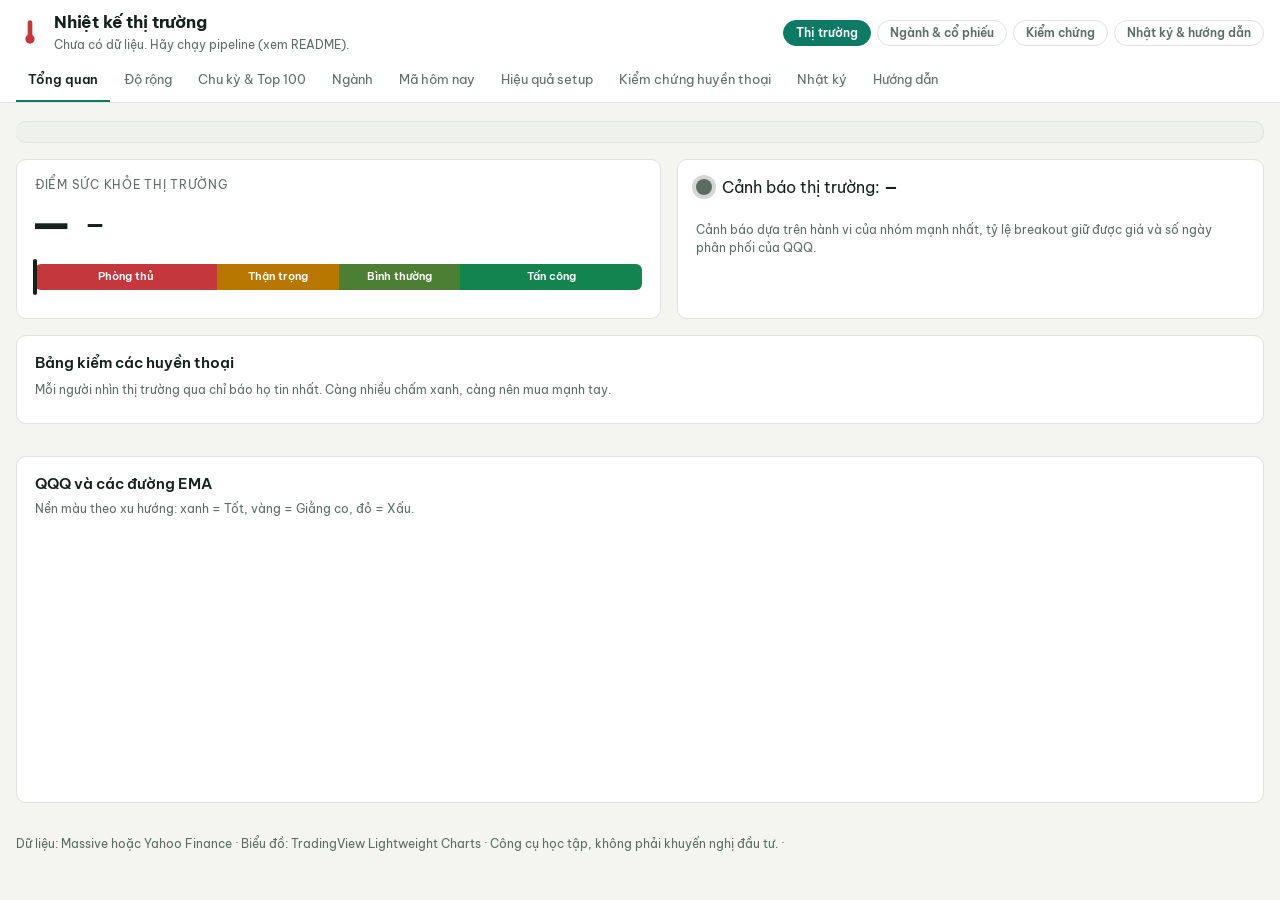
==== commit 96613d1b: "Add files via upload" ====
--- a/docs/index.html
+++ b/docs/index.html
@@ -30,7 +30,6 @@
     </nav>
     <nav class="tabs" role="tablist" aria-label="Các trang">
       <button role="tab" data-g="mkt" data-tab="overview" aria-selected="true">Tổng quan</button>
-      <button role="tab" data-g="mkt" data-tab="flow">Dòng tiền</button>
       <button role="tab" data-g="mkt" data-tab="breadth">Độ rộng</button>
       <button role="tab" data-g="mkt" data-tab="cycle">Chu kỳ &amp; Top 100</button>
       <button role="tab" data-g="stk" data-tab="leaders">Ngành</button>
@@ -50,15 +49,20 @@
   <!-- TỔNG QUAN -->
   <section id="tab-overview" class="tab" role="tabpanel">
     <button type="button" class="banner fl-banner" id="flow-banner" hidden></button>
+    <article class="card dc-card" id="dc-card" hidden>
+      <div class="card-top"><h3>Hôm nay nên làm gì?</h3><span class="dc-badge" id="dc-badge"></span></div>
+      <p class="dc-main" id="dc-main"></p>
+      <details class="dc-more"><summary>Vì sao chọn điều kiện này (kiểm chứng 2020–2026)</summary>
+        <p class="note">Mỗi dòng: chỉ mở lệnh các setup (tab Hiệu quả setup) khi điều kiện đúng. Ô quyết định dùng điều kiện có tổng R cao nhất. Sụt giảm lớn nhất là mức tụt sâu nhất của đường R cộng dồn.</p>
+        <div class="tbl"><table id="tb-dc"></table></div>
+      </details>
+    </article>
     <article class="card verdict" id="verdict" hidden>
-      <div class="card-top"><h3>Kết luận hôm nay</h3><span class="gd-badge" id="vd-badge"></span></div>
-      <p class="vd-main" id="vd-main"></p>
+      <h3>Bối cảnh hôm nay</h3>
       <div class="vd-grid">
         <div><h4 class="sub-h">Thị trường</h4><ul class="small-list" id="vd-mkt"></ul></div>
         <div><h4 class="sub-h">Tiền đang vào đâu</h4><ul class="small-list" id="vd-grp"></ul></div>
-        <div><h4 class="sub-h">Mã hôm nay</h4><ul class="small-list" id="vd-pick"></ul></div>
       </div>
-      <p class="note">Tổng hợp tự động từ các tab Dòng tiền, Ngành và Hiệu quả setup. Mức vốn gợi ý là khung tham khảo theo cách các huyền thoại tăng giảm tỷ trọng theo thị trường, không phải khuyến nghị đầu tư.</p>
     </article>
     <article class="card" id="mk-card" hidden>
       <h3>Tín hiệu thị trường đã kiểm chứng (đáy · uptrend · tránh xa)</h3>
@@ -119,6 +123,16 @@
       <article class="card"><h3>Stockbee: mã tăng/giảm ≥ 4% kèm khối lượng</h3><p class="note">Xanh: số mã tăng ≥ 4%. Đỏ: số mã giảm ≥ 4%. Đường: tỷ lệ 10 ngày (trên 1 là bên mua mạnh hơn).</p><p class="note" id="sbn-note"></p><div class="range" data-chart="sb"></div><div class="chart" id="ch-sb"></div></article>
       <article class="card"><h3>% cổ phiếu trên các đường trung bình</h3><p class="note">SMA 40 dưới 20% thường là vùng quá bán gần đáy; trên 70% là hưng phấn.</p><div class="range" data-chart="pct"></div><div class="chart" id="ch-pct"></div></article>
       <article class="card"><h3>Đỉnh mới và đáy mới 52 tuần</h3><p class="note">Xanh: số mã lập đỉnh 52 tuần. Đỏ: số mã lập đáy 52 tuần.</p><div class="range" data-chart="nhnl"></div><div class="chart" id="ch-nhnl"></div></article>
+      <article class="card full" id="swk-card">
+        <h3>Mã tăng / giảm mạnh trong 1–2 tuần</h3>
+        <p class="note">Bản nhanh của "tăng / giảm ≥ 25% trong một quý". Xanh: % số mã thanh khoản tăng ≥ 10% trong 5 phiên (hoặc ≥ 15% trong 10 phiên). Đỏ: % số mã giảm tương ứng. Đường đen: QQQ (trục trái). Nhanh hơn thì cũng nhiễu hơn: xem bảng kiểm chứng trước khi dùng.</p>
+        <div class="tools"><span class="muted small">Khung:</span><div class="seg" role="group" aria-label="Khung" id="sw-win"></div></div>
+        <p class="note" id="swk-now"></p>
+        <div class="range" data-chart="swk"></div><div class="chart" id="ch-swk"></div>
+        <h4 class="sub-h">Kiểm chứng 2020–2026: sau mỗi tín hiệu (lần đầu, cách nhau ≥ 20 phiên)</h4>
+        <div class="tbl"><table id="tb-swk"></table></div>
+        <p class="note" id="swk-note"></p>
+      </article>
       <article class="card full" id="lb-card" hidden><h3>Độ rộng dài hạn (từ 2020): các chỉ báo kiểu Stockbee</h3>
         <p class="note">Chọn một chỉ báo để xem cùng QQQ (đường đen, trục trái). Kiểm chứng thật 2020–2026: các chỉ báo kiểu này không dự báo được thị trường ở mức bình thường, chỉ có giá trị ở VÙNG CỰC. Bảng bên dưới tự đo lại mỗi ngày: sau mỗi lần chạm ngưỡng, QQQ 1 và 3 tháng sau ra sao so với mua bất kỳ lúc nào. Đã bỏ các chỉ báo không có giá trị (13%/34 phiên, 25%/tháng); đường A/D và đỉnh mới − đáy mới được đổi từ cộng dồn sang % số mã.</p>
         <div class="tools"><select id="lb-sel" aria-label="Chọn chỉ báo"></select><div class="range" id="lb-range"></div></div>
@@ -184,6 +198,8 @@
       <button type="button" data-mv="buy" aria-pressed="true">Setup mua (A+)</button>
       <button type="button" data-mv="edge" aria-pressed="false">Theo lợi thế setup</button>
       <button type="button" data-mv="pat" aria-pressed="false">Theo mẫu hình</button>
+      <button type="button" data-mv="flow" aria-pressed="false">Dòng tiền</button>
+      <button type="button" data-mv="hold" aria-pressed="false">Giữ sức mạnh</button>
       <button type="button" data-mv="scr" aria-pressed="false">Lọc &amp; tìm mã</button>
     </div>
     <article class="card calc">
@@ -229,6 +245,33 @@
       <h3>Mã vừa có tín hiệu mẫu hình hôm nay</h3><p class="note">Kết quả gần đây của từng mẫu hình nằm ở tab Hiệu quả setup.</p>
       <div class="tools"><select id="sel-sig" aria-label="Lọc theo mẫu hình"><option value="">Mọi mẫu hình</option></select><span class="muted small" id="sig-count"></span></div>
       <div class="tbl"><table id="tb-sig"></table></div>
+    </article>
+    </div>
+    <div class="mv" data-mv="flow" hidden>
+    <p class="note">Chỉ số có thể tăng trong khi phần lớn cổ phiếu vẫn yếu. Phần này tách 4 nhóm bằng chứng độc lập (độ rộng, tích lũy, cổ phiếu dẫn dắt, breakout có giữ được không) để xếp thị trường vào một giai đoạn dòng tiền, rồi chấm 9 bằng chứng dòng tiền cho từng cổ phiếu. Giai đoạn là mô tả, không phải quy luật chắc chắn.</p>
+    <article class="card"><div class="fl-top" id="fl-stage"></div><div id="fl-warn" class="fl-warn"></div></article>
+    <article class="card">
+      <h3>Radar dòng tiền từng cổ phiếu</h3>
+      <p class="note">9 bằng chứng: mạnh hơn thị trường nhiều tuần, đường RS dẫn trước giá, ngành cải thiện, gần pivot với biến động co hẹp, khối lượng tích lũy, vượt pivot có khối lượng, giữ được pivot, nhiều mã cùng ngành có setup, giữ giá khi thị trường giảm. Rê chuột lên chấm để xem chi tiết. "Gap sự kiện": bật mạnh sau tin, cần thêm phiên xác nhận.</p>
+      <div class="tools"><select id="fl-min" aria-label="Số bằng chứng tối thiểu"><option value="0">Mọi mã</option><option value="4">Từ 4 bằng chứng</option><option value="5" selected>Từ 5 bằng chứng</option><option value="6">Từ 6 bằng chứng</option><option value="7">Từ 7 bằng chứng</option></select>
+        <input type="search" id="fl-q" placeholder="Lọc mã hoặc ngành…" aria-label="Lọc"><span class="muted small" id="fl-count"></span></div>
+      <div class="tbl"><table id="tb-fl-radar"></table></div>
+    </article>
+    <article class="card">
+      <h3>Bằng chứng hôm nay</h3>
+      <p class="note" id="fl-miss"></p>
+      <div class="fl-ev" id="fl-ev"></div>
+    </article>
+    </div>
+    <div class="mv" data-mv="hold" hidden>
+    <article class="card">
+      <h3>Mã giữ sức mạnh khi thị trường điều chỉnh</h3>
+      <p class="note">Mã đủ thanh khoản, giá cách đỉnh 1 năm không quá 10%, đường RS (giá chia QQQ) lập đỉnh 52 tuần trong 5 phiên gần nhất, RS ≥ 80. Theo O'Neil và Minervini, khi thị trường điều chỉnh, đây thường là nhóm bứt lên đầu tiên lúc thị trường hồi. Danh sách để chuẩn bị, chưa phải điểm mua: chỉ mua khi có setup và ô "Hôm nay nên làm gì?" cho phép.</p>
+      <p class="note" id="hold-now"></p>
+      <div class="tbl"><table id="tb-hold"></table></div>
+      <h4 class="sub-h">Kiểm chứng 2020–2026: những lần QQQ điều chỉnh từ 8% trở lên, nhóm này sau đó ra sao?</h4>
+      <div class="tbl"><table id="tb-hold-val"></table></div>
+      <p class="note" id="hold-val-note"></p>
     </article>
     </div>
     <div class="mv" data-mv="scr" hidden>
@@ -261,35 +304,6 @@
   </section>
 
 
-  <!-- DÒNG TIỀN -->
-  <section id="tab-flow" class="tab" role="tabpanel" hidden>
-    <div class="intro">
-      <h2>Thị trường hồi phục hay dòng tiền thật sự quay lại?</h2>
-      <p>Chỉ số có thể tăng trong khi phần lớn cổ phiếu vẫn yếu. Trang này tách 4 nhóm bằng chứng độc lập: độ rộng, tích lũy (giá + khối lượng), cổ phiếu dẫn dắt và breakout có giữ được không. Mỗi điểm 0–100 gồm một nửa theo mức tuyệt đối, một nửa so với 1 năm qua. Từ đó xếp thị trường vào một giai đoạn dòng tiền. Giai đoạn là mô tả, không phải quy luật chắc chắn.</p>
-    </div>
-    <article class="card"><div class="fl-top" id="fl-stage"></div><div id="fl-warn" class="fl-warn"></div></article>
-    <article class="card" id="gate-card" hidden>
-      <h3>Bộ lọc thị trường khi mua cổ phiếu riêng lẻ</h3>
-      <p class="note">Cùng điểm mua, cùng quy tắc bán của các phương pháp huyền thoại, chỉ khác điều kiện được phép mở lệnh mới. Pha top 100 tính không làm mượt (không dùng dữ liệu tương lai). Đã thử và bỏ: lọc bằng SMI tuần (QQQ từ 1999: ngày SMI trên hay dưới đường tín hiệu cho kết quả như nhau, đổi chiều ~26 lần/năm).</p>
-      <p class="note" id="gate-verdict"></p>
-      <div class="tbl"><table id="tb-gate-bt"></table></div>
-      <h4 class="sub-h">QQQ sau đó, theo màu đèn và pha top 100</h4>
-      <div class="tbl"><table id="tb-gate-al"></table></div>
-      <p class="note" id="gate-src"></p>
-    </article>
-    <article class="card">
-      <h3>Bằng chứng hôm nay</h3>
-      <p class="note" id="fl-miss"></p>
-      <div class="fl-ev" id="fl-ev"></div>
-    </article>
-    <article class="card">
-      <h3>Radar dòng tiền từng cổ phiếu</h3>
-      <p class="note">9 bằng chứng: mạnh hơn thị trường nhiều tuần, đường RS dẫn trước giá, ngành cải thiện, gần pivot với biến động co hẹp, khối lượng tích lũy, vượt pivot có khối lượng, giữ được pivot, nhiều mã cùng ngành có setup, giữ giá khi thị trường giảm. Rê chuột lên chấm để xem chi tiết. "Gap sự kiện": bật mạnh sau tin, cần thêm phiên xác nhận.</p>
-      <div class="tools"><select id="fl-min" aria-label="Số bằng chứng tối thiểu"><option value="0">Mọi mã</option><option value="4">Từ 4 bằng chứng</option><option value="5" selected>Từ 5 bằng chứng</option><option value="6">Từ 6 bằng chứng</option><option value="7">Từ 7 bằng chứng</option></select>
-        <input type="search" id="fl-q" placeholder="Lọc mã hoặc ngành…" aria-label="Lọc"><span class="muted small" id="fl-count"></span></div>
-      <div class="tbl"><table id="tb-fl-radar"></table></div>
-    </article>
-  </section>
 
   <!-- HIỆU QUẢ SETUP -->
   <section id="tab-lab" class="tab" role="tabpanel" hidden>
@@ -368,10 +382,11 @@
     <article class="card">
       <div class="card-top"><h3>Lịch sử các pha</h3>
         <div class="seg" role="group" aria-label="Chỉ số"><button type="button" id="cy-qqq" aria-pressed="true">QQQ</button><button type="button" id="cy-top" aria-pressed="false">Nhóm top 100</button></div></div>
-      <p class="note">Đường giá tô màu theo pha; dải màu ở chân biểu đồ cho thấy từng pha kéo dài bao lâu. "Nhóm top 100" là chỉ số tự tính từ lợi nhuận bình quân hằng ngày của 100 mã mạnh nhất.</p>
+      <p class="note">Đường giá tô màu theo pha; dải màu ở chân biểu đồ cho thấy từng pha kéo dài bao lâu. <b>Màu đúng như ngày hôm đó, không vẽ lại:</b> xấu đi thì đổi màu ngay trong ngày, tốt lên thì phải giữ 3 phiên liên tiếp mới đổi ("lên chậm, xuống nhanh"). Đường mảnh: EMA 10 (chấm), EMA 20 (gạch), EMA 50 (đậm) của chính đường đang xem. Nút "Từ 2020": phần nét đứt là lịch sử dài tính từ giá Yahoo của các mã còn niêm yết (năm xấu như 2022 trông nhẹ hơn thực tế); phần nét liền là dữ liệu của trang. "Nhóm top 100" là chỉ số tự tính từ lợi nhuận bình quân hằng ngày của 100 mã mạnh nhất.</p>
       <div class="ph-key"><span><i class="ph-t"></i>Tăng</span><span><i class="ph-d"></i>Điều chỉnh</span><span><i class="ph-g"></i>Giằng co</span><span><i class="ph-x"></i>Giảm</span></div>
       <div class="range" data-chart="cyc"></div><div class="chart tall-ch" id="ch-cyc"></div>
       <div class="tbl"><table id="tb-phase"></table></div>
+      <div class="lt-wrap" hidden><h4 class="sub-h">Thống kê pha 2020–2026 (dài hạn, nhiều mẫu hơn)</h4><div class="tbl"><table id="tb-phase-long"></table></div></div>
       <h4 class="sub-h">Kiểm chứng dài hạn: nhóm top 100 sau 1 tháng, theo pha hôm đó</h4>
       <div class="tbl"><table id="tb-cy-long"></table></div>
       <p class="note" id="cy-long-note"></p>
@@ -379,18 +394,14 @@
     <div class="tiles" id="bk-period"></div>
     <article class="card notes"><h3>Nhận xét về nhóm top 100</h3><ul id="bk-notes"></ul></article>
     <article class="card">
-      <h3>Tốc độ tăng của top 100 so với QQQ</h3>
-      <p class="note">Đường: chỉ số nhóm top 100 chia cho QQQ (đặt bằng 100 ở đầu biểu đồ). Đi lên là nhóm dẫn đầu tăng nhanh hơn thị trường chung; đi xuống là nhóm dẫn đầu đang chậm lại hoặc bị bán mạnh hơn. Cột: chênh lệch 21 phiên (%).</p>
+      <h3>Top 100 và QQQ chồng lên nhau</h3>
+      <p class="note">Hai đường đặt bằng 100 ở đầu khoảng đang xem: <b>nhóm top 100</b> (đường đậm) và <b>QQQ</b> (đường xám). Cột: top 100 hơn (xanh) hay kém (đỏ) QQQ bao nhiêu % trong 5 hoặc 21 phiên (chọn bên dưới). Có thể xem khung 5 ngày, 1 tháng.</p>
+      <p class="note" id="tspd-now"></p>
+      <div class="tools"><span class="muted small">Cột so sánh trong:</span><div class="seg" role="group" aria-label="Cửa sổ so sánh" id="ts-win"></div></div>
       <div class="range" data-chart="tspd"></div><div class="chart" id="ch-tspd"></div>
-      <h4 class="sub-h">Kiểm chứng dài hạn: nhóm top 100 sau 1 tháng</h4>
+      <h4 class="sub-h">Kiểm chứng dài hạn: sau đó 1 tháng</h4>
       <div class="tbl"><table id="tb-tspd"></table></div>
-    </article>
-    <article class="card">
-      <h3>Độ ra/vào top 100</h3>
-      <p class="note">Cột: số mã mới vào top 100 so với 5 phiên trước (cũng là số mã vừa rời). Nhiều là nhóm dẫn đầu thay người nhanh (dòng tiền xoay vòng, xu hướng kém bền); ít là nhóm dẫn đầu ổn định. Đường: trung bình 20 phiên.</p>
-      <div class="range" data-chart="turn"></div><div class="chart" id="ch-turn"></div>
-      <h4 class="sub-h">Kiểm chứng dài hạn: nhóm top 100 sau 1 tháng</h4>
-      <div class="tbl"><table id="tb-turn"></table></div>
+      <p class="note">Kiểm chứng 2020–2026 (chỉ gồm mã còn niêm yết): top 100 mạnh hay yếu hơn QQQ <b>không báo trước được hướng của QQQ</b>. Dữ liệu 2 năm gần đây (toàn thị trường) thì cho thấy khi top 100 yếu hơn QQQ trên 5%, chính nhóm top 100 tháng sau kém hẳn. Dùng biểu đồ để nhìn nhóm dẫn đầu, đừng dùng để đoán chỉ số.</p>
     </article>
     <div class="grid2">
       <article class="card"><h3>Mới vào top 100 (5 phiên)</h3><div class="chips" id="new-leaders"></div></article>
@@ -425,6 +436,15 @@
       <h3>Kiểm chứng dài hạn theo từng năm: phương pháp nào dương qua nhiều kiểu thị trường?</h3>
       <p class="note" id="lt-leg-note"></p>
       <div class="tbl"><table id="tb-lt-leg"></table></div>
+    </article>
+    <article class="card" id="gate-card" hidden>
+      <h3>Bộ lọc thị trường khi mua cổ phiếu riêng lẻ</h3>
+      <p class="note">Cùng điểm mua, cùng quy tắc bán của các phương pháp huyền thoại, chỉ khác điều kiện được phép mở lệnh mới. Pha top 100 tính không làm mượt (không dùng dữ liệu tương lai). Đã thử và bỏ: lọc bằng SMI tuần (QQQ từ 1999: ngày SMI trên hay dưới đường tín hiệu cho kết quả như nhau, đổi chiều ~26 lần/năm).</p>
+      <p class="note" id="gate-verdict"></p>
+      <div class="tbl"><table id="tb-gate-bt"></table></div>
+      <h4 class="sub-h">QQQ sau đó, theo màu đèn và pha top 100</h4>
+      <div class="tbl"><table id="tb-gate-al"></table></div>
+      <p class="note" id="gate-src"></p>
     </article>
     <article class="card">
       <h3>Bảng tổng hợp</h3>
@@ -583,15 +603,15 @@
       <h3>Mới xem lần đầu? Bắt đầu ở đây (10 phút)</h3>
       <p><b>Ý tưởng chính:</b> trang này không chỉ tìm cổ phiếu có mẫu hình đẹp. Nó trả lời 3 câu hỏi trước khi mua, và tự kiểm chứng xem các câu trả lời đó trước đây có đúng không:</p>
       <ol>
-        <li><b>Thị trường có ủng hộ mua không?</b> Xem nhóm Thị trường: Tổng quan → Kết luận hôm nay và bảng Tín hiệu thị trường đã kiểm chứng; Chu kỳ → Lịch sử các pha (Nhóm top 100).</li>
-        <li><b>Tiền đang vào ngành nào, mã nào?</b> Xem tab Ngành → Điểm ngành dẫn, và Radar dòng tiền ở tab Dòng tiền.</li>
+        <li><b>Thị trường có ủng hộ mua không?</b> Xem nhóm Thị trường: Tổng quan → ô "Hôm nay nên làm gì?" (Mua mới / Chỉ theo dõi / Đứng ngoài, chọn theo kiểm chứng 2020–2026) và bảng Tín hiệu thị trường đã kiểm chứng.</li>
+        <li><b>Tiền đang vào ngành nào, mã nào?</b> Xem tab Ngành → Điểm ngành dẫn, và Radar dòng tiền ở tab Mã hôm nay → Dòng tiền.</li>
         <li><b>Mua ở đâu, sai khi nào, và kiểu mua này có lợi thế không?</b> Xem tab Hiệu quả setup → Tín hiệu hôm nay, bấm vào mã để mở "Ba câu hỏi trước khi mua".</li>
       </ol>
       <h4 class="sub-h">7 điểm khác biệt so với các trang lọc cổ phiếu thông thường</h4>
       <ol>
         <li><b>Nhìn vào bên trong chỉ số.</b> Theo dõi riêng 100 mã mạnh nhất (tab Chu kỳ &amp; Top 100). Các mã dẫn dắt thường gãy trước chỉ số, nên đây là hệ thống báo động sớm.</li>
         <li><b>Hỏi xem thị trường có đang thưởng cho breakout không.</b> Bảng mẫu hình ở tab Hiệu quả setup và điểm Follow-through. Breakout thất bại hàng loạt là lúc đứng ngoài, dù chỉ số còn đẹp.</li>
-        <li><b>Không tin một chỉ báo.</b> Kết luận hôm nay cần 5/6 bằng chứng độc lập để là "Thời điểm vàng"; ngành dẫn cần 7 bằng chứng; mỗi cổ phiếu có 9 bằng chứng dòng tiền. Luôn có danh sách "bằng chứng còn thiếu".</li>
+        <li><b>Không tin một chỉ báo.</b> Ô quyết định chỉ dùng điều kiện đã kiểm chứng qua nhiều năm; ngành dẫn cần 7 bằng chứng; mỗi cổ phiếu có 9 bằng chứng dòng tiền. Luôn có danh sách "bằng chứng còn thiếu".</li>
         <li><b>Mọi tín hiệu đều được chấm điểm bằng lịch sử,</b> tính theo R (bội số rủi ro) sau trượt giá, có khoảng tin cậy và kết quả ngoài mẫu. Nếu một setup không có lợi thế trong điều kiện hiện tại, trang sẽ nói thẳng.</li>
         <li><b>Kết quả thay đổi theo điều kiện thị trường.</b> Cùng một mẫu hình VCP có thể rất tốt khi thị trường khỏe và rất tệ khi thị trường yếu. Tab Hiệu quả setup chia rõ điều này.</li>
         <li><b>Các huyền thoại giao dịch song song bằng tiền ảo</b> (tab Kiểm chứng huyền thoại, phần Tài khoản ảo), mỗi người đúng quy tắc của mình, để thấy phong cách nào hợp thị trường hiện tại.</li>
@@ -612,7 +632,7 @@
     <article class="card">
       <h3>Đọc trang này mỗi sáng trong 5 bước</h3>
       <ol>
-        <li><b>Tổng quan → Kết luận hôm nay:</b> thị trường đang ở mức nào (Thời điểm vàng / Thuận lợi / Trung tính / Bất lợi) và mức vốn nên dùng.</li>
+        <li><b>Tổng quan → Hôm nay nên làm gì?:</b> Mua mới, Chỉ theo dõi hay Đứng ngoài, kèm điều kiện được chọn và kết quả kiểm chứng của nó.</li>
         <li><b>Dòng tiền:</b> giai đoạn dòng tiền, 16 bằng chứng và bằng chứng nào còn thiếu. Một ngày tăng mạnh chưa đủ, cần nhiều bằng chứng độc lập.</li>
         <li><b>Ngành:</b> chọn ngành Dẫn dắt hoặc Mới nổi; tránh ngành Suy yếu và Tụt hậu.</li>
         <li><b>Hiệu quả setup → Tín hiệu hôm nay:</b> chỉ chọn setup có kỳ vọng dương trong điều kiện hiện tại, nhiều bằng chứng dòng tiền, stop trong mức cho phép. Bấm vào mã để xem 3 câu hỏi trước khi mua.</li>
@@ -637,7 +657,7 @@
         <dt>Dòng tiền (Money Flow Radar)</dt><dd>Bốn điểm 0–100: Độ rộng (% mã trên EMA21/MA50/MA200, đường A/D, đỉnh − đáy mới), Tích lũy (tỷ trọng khối lượng ở mã tăng, phiên tăng mạnh có khối lượng, ngày tích lũy − phân phối của QQQ), Dẫn dắt (đường RS lập đỉnh, mã mạnh gần đỉnh, sức bền top 100), Follow-through (breakout giữ pivot, thất bại 3 phiên). Giai đoạn: Xu hướng giảm, Hồi phục ban đầu, Dòng tiền lan rộng, Uptrend xác nhận, Phân phối / suy yếu.</dd>
         <dt>Hiệu quả setup</dt><dd>6 setup định lượng (VCP, nền phẳng, cốc tay cầm, breakout 20 phiên, lấy lại EMA21, lấy lại MA50; đã bỏ inside day, pullback EMA21, EP, cờ cán cao vì kiểm chứng thật đều lỗ) được mô phỏng thành lệnh thật và đo theo R sau trượt giá, chia theo điều kiện lúc vào lệnh, trong mẫu / ngoài mẫu.</dd>
 <dt>Danh mục mô phỏng</dt><dd>Mỗi huyền thoại một tài khoản ảo 60.000 USD, giao dịch theo đúng quy tắc của người đó: chỉ mua khi thị trường đạt điều kiện của họ, cỡ vị thế và stop riêng (O'Neil cắt lỗ 7,5%, Minervini rủi ro 1,25%, Martin/Qullamaggie dời stop lên đáy phiên mua…), chốt từng phần và chốt hết theo cách của họ. Mã đạt bộ lọc MẶC ĐỊNH của huyền thoại được đặt lệnh, tối đa 5 lệnh mới mỗi ngày, ưu tiên mã mạnh nhất. Có tính trượt giá 0,1%. Lần chạy đầu tiên chạy lại 6 tháng gần nhất (đánh dấu ↺), sau đó cộng dồn mỗi ngày.</dd>
-        <dt>Ký hiệu huyền thoại</dt><dd><b>ML</b> Martin Luk · <b>QM</b> Qullamaggie · <b>MM</b> Mark Minervini · <b>WO</b> William O'Neil (CAN SLIM) · <b>SW</b> Stan Weinstein · <b>PB</b> Pradeep Bonde (Stockbee) · <b>OK</b> Oliver Kell · <b>TÔI</b> bộ lọc riêng của bạn. Mã có ký hiệu nào là đạt đủ các điều kiện đang bật của huyền thoại đó (chỉnh trong tab Mã hôm nay → Lọc &amp; tìm mã). Điểm mua, stop và cách bán của từng người nằm trong cửa sổ biểu đồ khi bấm vào mã. Các mức giá là gợi ý theo quy tắc của từng huyền thoại, tính từ giá đóng cửa gần nhất.</dd>
+        <dt>Ký hiệu huyền thoại</dt><dd><b>MM</b> Mark Minervini · <b>WO</b> William O'Neil (CAN SLIM) · <b>SW</b> Stan Weinstein · <b>PB</b> Pradeep Bonde (Stockbee) · <b>OK</b> Oliver Kell · <b>TÔI</b> bộ lọc riêng của bạn. Mã có ký hiệu nào là đạt đủ các điều kiện đang bật của huyền thoại đó (chỉnh trong tab Mã hôm nay → Lọc &amp; tìm mã). Điểm mua, stop và cách bán của từng người nằm trong cửa sổ biểu đồ khi bấm vào mã. Các mức giá là gợi ý theo quy tắc của từng huyền thoại, tính từ giá đóng cửa gần nhất.</dd>
         <dt>Bảng kiểm các huyền thoại</dt><dd>8 điều kiện thị trường: ngày phân phối và nhịp tạo đáy (O'Neil), xu hướng QQQ và số mã có đà tăng mạnh (Martin Luk), đỉnh mới so với đáy mới (Minervini), giai đoạn của QQQ (Weinstein), tỷ lệ bứt phá/sập 4% (Stockbee), nhóm mạnh và breakout (Qullamaggie). Từ 6 chấm xanh: thị trường thuận lợi; dưới 4: nên giảm tỷ trọng.</dd>
         <dt>Mã mới niêm yết (IPO)</dt><dd>Được xếp hạng từ 1 tháng sau phiên đầu tiên. Dưới 6 tháng, sức mạnh giá tính bằng mức tăng kể từ phiên đầu tiên. Có nhãn "IPO x tháng" trong năm đầu.</dd>
         <dt>Giai đoạn của từng mã (Weinstein)</dt><dd>So giá với SMA 150 phiên (≈ 30 tuần) và độ dốc 1 tháng của đường này. 2: giá trên đường đang dốc lên, giai đoạn duy nhất nên mua. 4: giá dưới đường đang dốc xuống. 1: tạo nền. 3: tạo đỉnh.</dd>
--- a/docs/style.css
+++ b/docs/style.css
@@ -332,3 +332,8 @@
 
 .mv-seg{display:flex;flex-wrap:wrap;margin:0 0 12px}
 .mv-seg button{padding:7px 14px;font-size:.88rem}
+
+.dc-card{border-left:6px solid var(--dc,var(--muted))}
+.dc-badge{font-weight:700;padding:4px 12px;border-radius:999px;color:var(--panel);background:var(--dc,var(--muted))}
+.dc-main{font-size:1rem;margin:.4rem 0}
+.dc-more summary{cursor:pointer;color:var(--accent);font-size:.88rem}
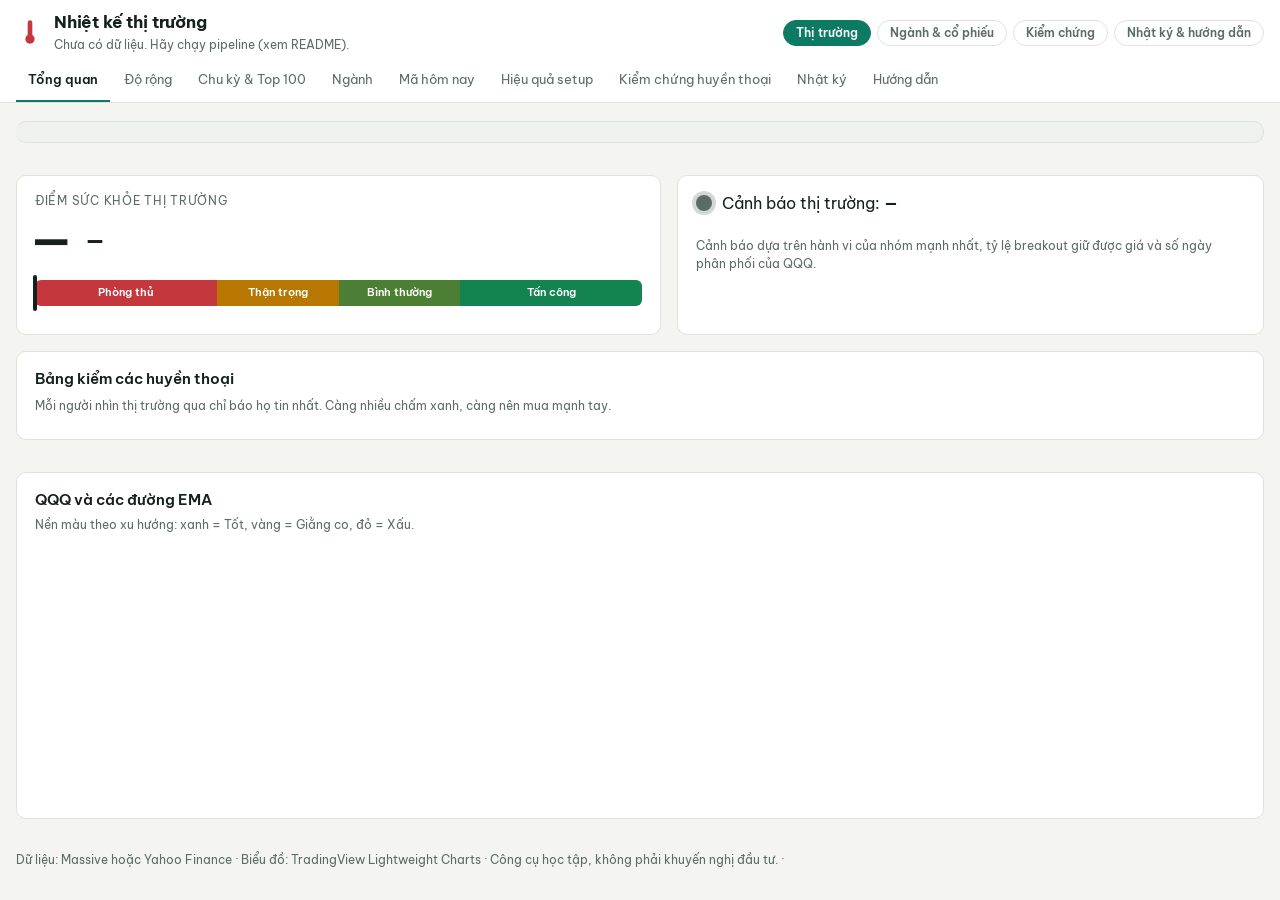
==== commit b5fc2344: "Add files via upload" ====
--- a/docs/index.html
+++ b/docs/index.html
@@ -57,6 +57,22 @@
         <div class="tbl"><table id="tb-dc"></table></div>
       </details>
     </article>
+    <div class="grid2">
+    <article class="card" id="up6-card" hidden>
+      <div class="card-top"><h3>Thị trường có đang giống uptrend không?</h3><span class="dc-badge" id="up6-badge"></span></div>
+      <p class="note">6 đặc điểm mà các giai đoạn uptrend 2021–2026 có còn giai đoạn khác thường không có (chọn trên 2021–2023, kiểm tra lại trên 2024–2026). Đây là lớp BẢO VỆ: xác nhận chậm vài tuần sau đáy, nhưng tránh được nhịp hồi giả và năm xấu như 2022.</p>
+      <ul class="fl-evl" id="up6-items"></ul>
+      <p class="note" id="up6-hist"></p>
+      <details class="dc-more"><summary>Kiểm chứng 2020–2026: QQQ 3 tháng sau theo số đặc điểm đạt</summary><div class="tbl"><table id="tb-up6"></table></div></details>
+    </article>
+    <article class="card" id="lead-card" hidden>
+      <div class="card-top"><h3>Xác nhận nhanh từ nhóm dẫn đầu</h3><span class="dc-badge" id="lead-badge"></span></div>
+      <p class="note">Nhóm dẫn đầu thường hồi trước chỉ số. Trang so tốc độ tăng, số mã giai đoạn 2, số mã tăng nhanh hơn QQQ, độ đồng đều… của top 30 / 50 / 100 / 200 trên 2020–2026 và chọn tín hiệu vừa bắt được đa số đáy vừa ít báo sai nhất. Đây là tín hiệu SỚM: bật lên thì theo dõi sát, chuẩn bị danh sách; vẫn mua theo ô "Hôm nay nên làm gì?".</p>
+      <p class="dc-main" id="lead-main"></p>
+      <p class="note" id="lead-vals"></p>
+      <details class="dc-more"><summary>So sánh các cỡ nhóm và đặc điểm (kiểm chứng 2020–2026)</summary><div class="tbl"><table id="tb-lead"></table></div><p class="note" id="lead-note"></p></details>
+    </article>
+    </div>
     <article class="card verdict" id="verdict" hidden>
       <h3>Bối cảnh hôm nay</h3>
       <div class="vd-grid">
